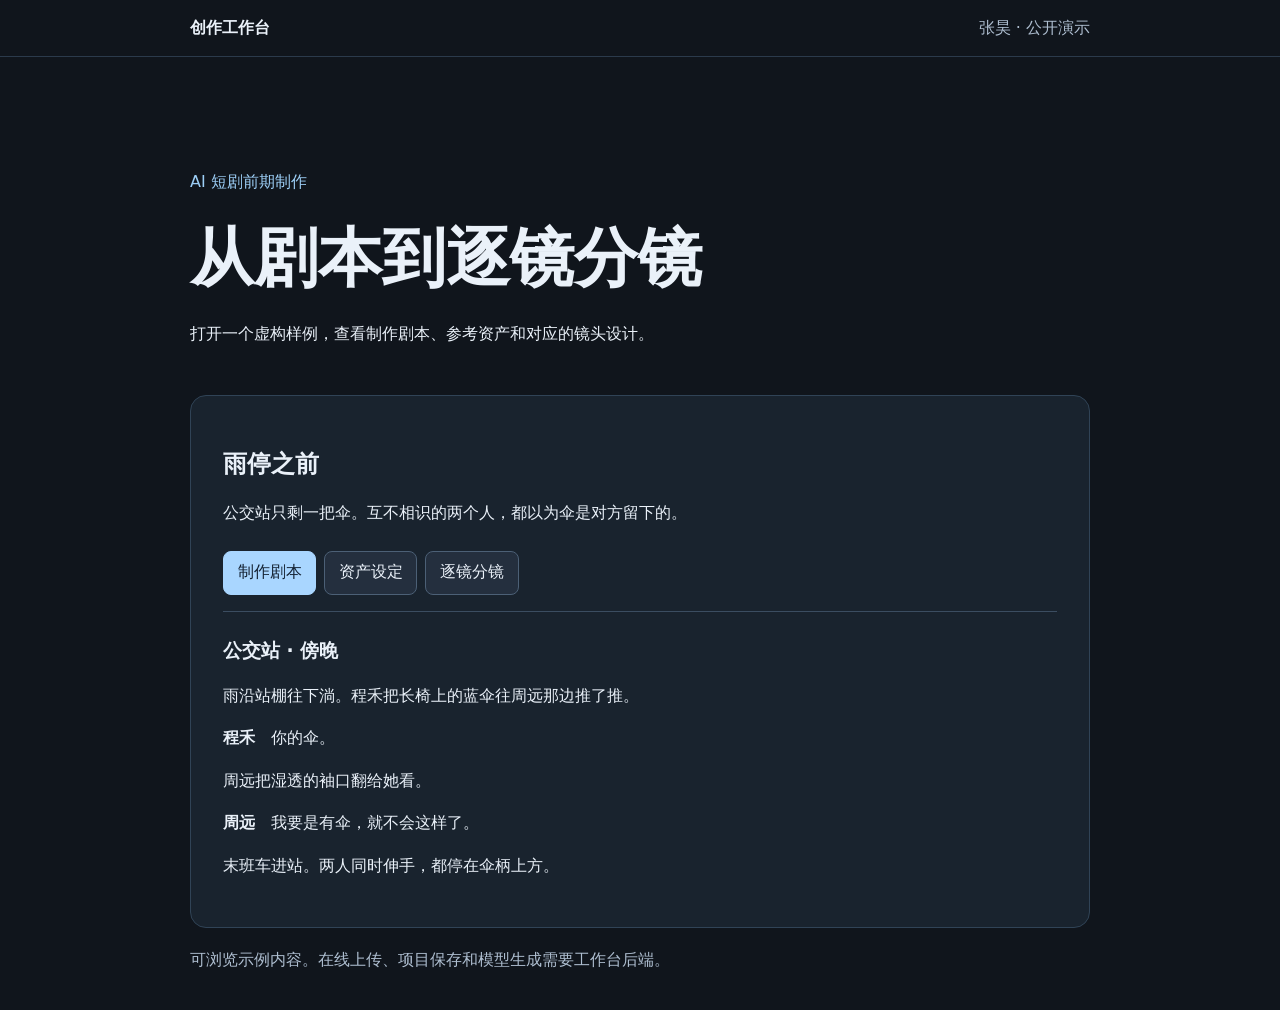
==== index.html @ 04c0d3d1 "Add workbench demo index.html" ====
<!doctype html>
<html lang="zh-CN">
<head>
<meta charset="utf-8">
<meta name="viewport" content="width=device-width,initial-scale=1">
<title>创作工作台 · 公开演示</title>
<link rel="stylesheet" href="style.css">
<script src="app.js" defer></script>
</head>
<body>
<header><a href="./">创作工作台</a><span>张昊 · 公开演示</span></header>
<main>
<section class="hero">
<p class="label">AI 短剧前期制作</p>
<h1>从剧本到逐镜分镜</h1>
<p>打开一个虚构样例，查看制作剧本、参考资产和对应的镜头设计。</p>
</section>
<section class="project" aria-labelledby="project">
<h2 id="project">雨停之前</h2>
<p>公交站只剩一把伞。互不相识的两个人，都以为伞是对方留下的。</p>
<nav aria-label="示例内容">
<button type="button" data-panel="script" aria-pressed="true">制作剧本</button>
<button type="button" data-panel="assets" aria-pressed="false">资产设定</button>
<button type="button" data-panel="shots" aria-pressed="false">逐镜分镜</button>
</nav>
<section id="script" class="panel"><h3>公交站 · 傍晚</h3>
<p>雨沿站棚往下淌。程禾把长椅上的蓝伞往周远那边推了推。</p>
<p><b>程禾</b>　你的伞。</p>
<p>周远把湿透的袖口翻给她看。</p>
<p><b>周远</b>　我要是有伞，就不会这样了。</p>
<p>末班车进站。两人同时伸手，都停在伞柄上方。</p></section>
<section id="assets" class="panel" hidden><h3>参考资产</h3>
<dl><dt>程禾</dt><dd>灰色风衣、短发，站在长椅左边。</dd>
<dt>周远</dt><dd>墨绿夹克，右袖湿透，站在长椅右边。</dd>
<dt>蓝伞</dt><dd>深蓝布面、木弯柄，镜头之间保持同一把伞。</dd>
<dt>公交站</dt><dd>金属长椅、玻璃雨棚，车灯从画面右侧照进来。</dd></dl></section>
<section id="shots" class="panel" hidden><h3>镜头设计</h3>
<ol><li><b>全景</b><p>两人分立长椅两侧，蓝伞在中间。程禾把伞往右推。</p></li>
<li><b>近景</b><p>周远把湿袖口翻过来，袖口滴水。</p></li>
<li><b>特写</b><p>车灯扫过伞柄。两只手从画面两侧伸进来，同时停住。</p></li></ol></section>
</section>
<footer>可浏览示例内容。在线上传、项目保存和模型生成需要工作台后端。</footer>
</main>
</body>
</html>
---- style.css ----
:root{color-scheme:dark;font-family:system-ui,"Microsoft YaHei",sans-serif;background:#10151c;color:#eaf1f9}
*{box-sizing:border-box}
body{margin:0}
header{display:flex;justify-content:space-between;gap:1rem;padding:1.1rem max(1rem,calc((100% - 900px)/2));border-bottom:1px solid #2b3a4b}
header a{font-weight:700;color:inherit;text-decoration:none;white-space:nowrap}
header span,footer{color:#aebed0}
main{max-width:932px;margin:auto;padding:1rem}
.hero{padding:clamp(2rem,7vw,5rem) 0 2rem}
h1{font-size:clamp(2rem,6vw,4rem);margin:.3em 0}
p,dd,li{line-height:1.65}
.label{color:#9ccef6}
.project{background:#19232e;border:1px solid #304356;border-radius:1rem;padding:clamp(1rem,4vw,2rem)}
nav{display:flex;flex-wrap:wrap;gap:.5rem;margin:1.5rem 0 1rem}
button{background:#242f3e;color:inherit;border:1px solid #4c6076;border-radius:.5rem;padding:.65rem .85rem;min-height:44px;font:inherit;cursor:pointer}
button[aria-pressed="true"]{background:#a9d6ff;color:#142233;border-color:#a9d6ff}
button:focus-visible,a:focus-visible{outline:2px solid #c0e7ff;outline-offset:4px}
.panel{border-top:1px solid #3b4d61;padding-top:.5rem}
dt{font-weight:700}
dd{margin:0 0 1rem}
footer{padding:1.4rem 0}
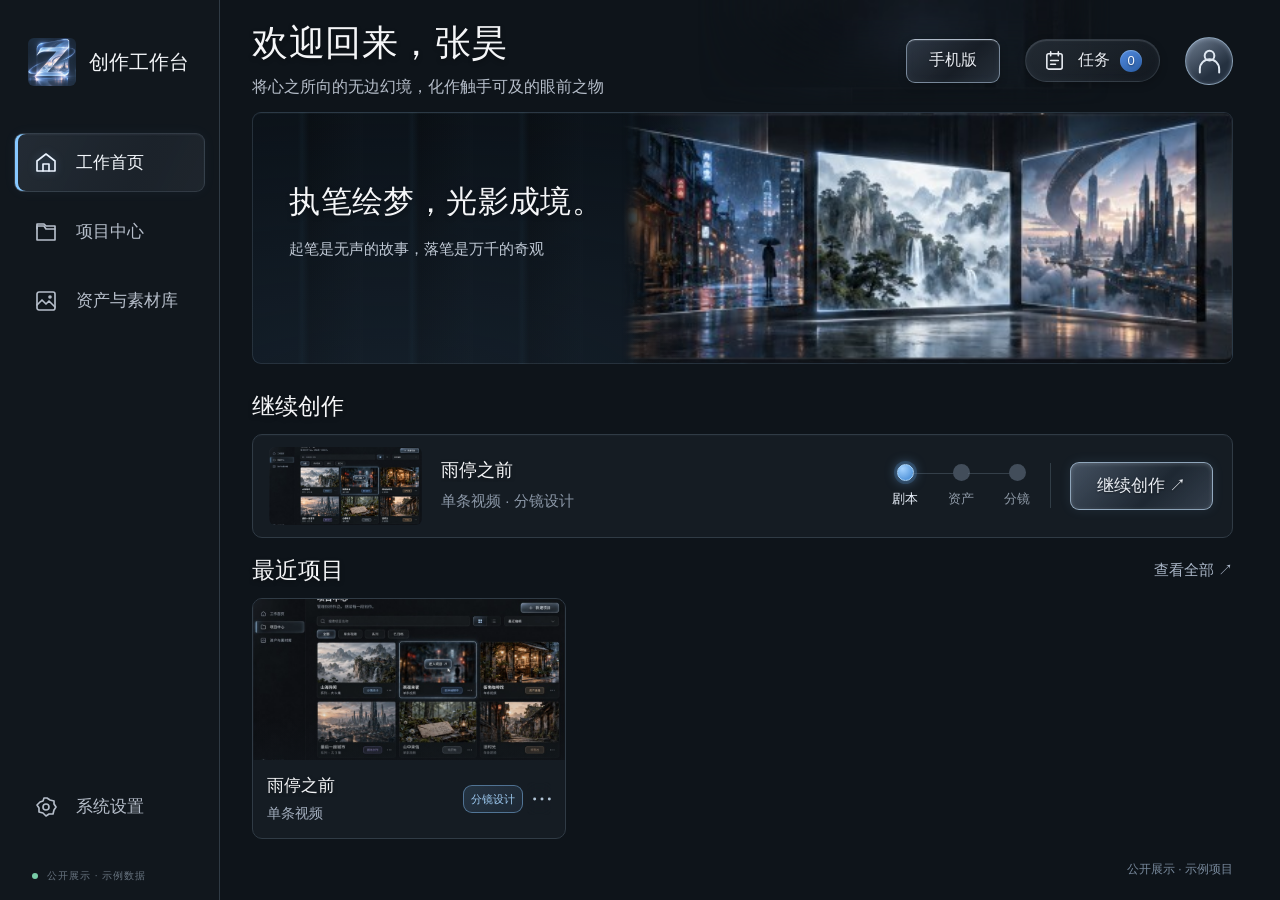
==== commit f58ed34e: "Sync workbench UI: index.html" ====
--- a/index.html
+++ b/index.html
@@ -1,45 +1 @@
-<!doctype html>
-<html lang="zh-CN">
-<head>
-<meta charset="utf-8">
-<meta name="viewport" content="width=device-width,initial-scale=1">
-<title>创作工作台 · 公开演示</title>
-<link rel="stylesheet" href="style.css">
-<script src="app.js" defer></script>
-</head>
-<body>
-<header><a href="./">创作工作台</a><span>张昊 · 公开演示</span></header>
-<main>
-<section class="hero">
-<p class="label">AI 短剧前期制作</p>
-<h1>从剧本到逐镜分镜</h1>
-<p>打开一个虚构样例，查看制作剧本、参考资产和对应的镜头设计。</p>
-</section>
-<section class="project" aria-labelledby="project">
-<h2 id="project">雨停之前</h2>
-<p>公交站只剩一把伞。互不相识的两个人，都以为伞是对方留下的。</p>
-<nav aria-label="示例内容">
-<button type="button" data-panel="script" aria-pressed="true">制作剧本</button>
-<button type="button" data-panel="assets" aria-pressed="false">资产设定</button>
-<button type="button" data-panel="shots" aria-pressed="false">逐镜分镜</button>
-</nav>
-<section id="script" class="panel"><h3>公交站 · 傍晚</h3>
-<p>雨沿站棚往下淌。程禾把长椅上的蓝伞往周远那边推了推。</p>
-<p><b>程禾</b>　你的伞。</p>
-<p>周远把湿透的袖口翻给她看。</p>
-<p><b>周远</b>　我要是有伞，就不会这样了。</p>
-<p>末班车进站。两人同时伸手，都停在伞柄上方。</p></section>
-<section id="assets" class="panel" hidden><h3>参考资产</h3>
-<dl><dt>程禾</dt><dd>灰色风衣、短发，站在长椅左边。</dd>
-<dt>周远</dt><dd>墨绿夹克，右袖湿透，站在长椅右边。</dd>
-<dt>蓝伞</dt><dd>深蓝布面、木弯柄，镜头之间保持同一把伞。</dd>
-<dt>公交站</dt><dd>金属长椅、玻璃雨棚，车灯从画面右侧照进来。</dd></dl></section>
-<section id="shots" class="panel" hidden><h3>镜头设计</h3>
-<ol><li><b>全景</b><p>两人分立长椅两侧，蓝伞在中间。程禾把伞往右推。</p></li>
-<li><b>近景</b><p>周远把湿袖口翻过来，袖口滴水。</p></li>
-<li><b>特写</b><p>车灯扫过伞柄。两只手从画面两侧伸进来，同时停住。</p></li></ol></section>
-</section>
-<footer>可浏览示例内容。在线上传、项目保存和模型生成需要工作台后端。</footer>
-</main>
-</body>
-</html>
+<!doctype html><html lang="zh-CN"><head><meta charset="utf-8"><meta name="viewport" content="width=device-width,initial-scale=1"><meta name="color-scheme" content="dark"><title>创作工作台 · 公开展示</title><link rel="stylesheet" href="./style.css"><link rel="stylesheet" href="./theme.css"><link rel="stylesheet" href="./project-polish.css"><link rel="stylesheet" href="./asset-ui.css"><script>if(matchMedia("(max-width: 700px)").matches && !new URLSearchParams(location.search).has("desktop")) location.replace("./mobile.html"+location.hash)</script></head><body class="public-demo"><div id="app"><div class="boot"><div class="loading-card"><span class="loading-ring" aria-hidden="true"></span><h2>正在加载，请稍候。</h2><span class="skeleton"></span><span class="skeleton"></span><span class="skeleton"></span></div></div></div><div id="toast" role="status"></div><div id="dialog-root"></div><script type="module" src="./app.js"></script></body></html>
--- a/style.css
+++ b/style.css
@@ -1,20 +1,5 @@
-:root{color-scheme:dark;font-family:system-ui,"Microsoft YaHei",sans-serif;background:#10151c;color:#eaf1f9}
-*{box-sizing:border-box}
-body{margin:0}
-header{display:flex;justify-content:space-between;gap:1rem;padding:1.1rem max(1rem,calc((100% - 900px)/2));border-bottom:1px solid #2b3a4b}
-header a{font-weight:700;color:inherit;text-decoration:none;white-space:nowrap}
-header span,footer{color:#aebed0}
-main{max-width:932px;margin:auto;padding:1rem}
-.hero{padding:clamp(2rem,7vw,5rem) 0 2rem}
-h1{font-size:clamp(2rem,6vw,4rem);margin:.3em 0}
-p,dd,li{line-height:1.65}
-.label{color:#9ccef6}
-.project{background:#19232e;border:1px solid #304356;border-radius:1rem;padding:clamp(1rem,4vw,2rem)}
-nav{display:flex;flex-wrap:wrap;gap:.5rem;margin:1.5rem 0 1rem}
-button{background:#242f3e;color:inherit;border:1px solid #4c6076;border-radius:.5rem;padding:.65rem .85rem;min-height:44px;font:inherit;cursor:pointer}
-button[aria-pressed="true"]{background:#a9d6ff;color:#142233;border-color:#a9d6ff}
-button:focus-visible,a:focus-visible{outline:2px solid #c0e7ff;outline-offset:4px}
-.panel{border-top:1px solid #3b4d61;padding-top:.5rem}
-dt{font-weight:700}
-dd{margin:0 0 1rem}
-footer{padding:1.4rem 0}
+:root{font-family:"Microsoft YaHei UI","Microsoft YaHei","Segoe UI",sans-serif;color:#e9eef4;background:#0a0f15;font-size:14px;--muted:#8794a4;--line:#25323f;--cyan:#79dcec;--surface:#111b25;--green:#77c9a7;--amber:#e2bb7d}*{box-sizing:border-box}body{margin:0}button,input,textarea,select{font:inherit}button,a,input,textarea,select{-webkit-tap-highlight-color:transparent}button,a{touch-action:manipulation}button{cursor:pointer}button:disabled{cursor:not-allowed;opacity:.4}a{color:inherit;text-decoration:none}button{border:1px solid #344655;background:linear-gradient(145deg,#213140,#15212c);color:#e8eef4;padding:11px 17px;border-radius:7px;transition:background .16s,border-color .16s,transform .16s}button:hover:not(:disabled){border-color:#7a9cae;background:#263c4d}button:active:not(:disabled){transform:translateY(1px)}button.primary{color:#071b25;background:#88d9e5;border-color:#b2f5ff;font-weight:700;box-shadow:0 2px 16px #62cbda13}button.primary:hover:not(:disabled){background:#b2f0f5}button.ghost{background:transparent;border-color:transparent;color:#a9b7c5}button.small{padding:7px 11px;font-size:12px}button.text{background:transparent;border:0;color:var(--cyan);padding:3px 0}button.danger{color:#f1b6ad}button:focus-visible,a:focus-visible{outline:2px solid var(--cyan);outline-offset:4px}input,textarea,select{color:#e4edf4;background:#0c151e;border:1px solid #304252;border-radius:6px;padding:11px 13px;outline:none;width:100%;transition:border-color .16s}input:focus,textarea:focus,select:focus{border-color:var(--cyan)}textarea{resize:vertical;line-height:1.85;min-height:112px}input::placeholder,textarea::placeholder{color:#617182}h1,h2,h3,h4,p{margin-top:0}h1{font-size:36px;letter-spacing:1px;font-weight:650}h2{font-size:23px;font-weight:600}h3{font-size:17px;font-weight:600}p{line-height:1.8;color:#a8b5c3}.muted{color:var(--muted)}.cyan{color:var(--cyan)}.eyebrow{font-size:11px;letter-spacing:2.5px;color:#7e939f;text-transform:uppercase}.layout{min-height:100vh;display:grid;grid-template-columns:220px minmax(0,1fr)}.sidebar{position:fixed;width:220px;inset:0 auto 0 0;background:linear-gradient(180deg,#0d1923,#0b131b);border-right:1px solid #26323e;display:flex;flex-direction:column;padding:30px 17px;z-index:10}.brand{display:flex;gap:12px;align-items:center;margin:0 8px 45px;font-size:20px;white-space:nowrap}.brand-mark{font-size:31px;color:#9ab5ce;line-height:1}.nav{display:flex;flex-direction:column;gap:9px}.nav a{display:flex;align-items:center;gap:16px;border:1px solid transparent;padding:14px 17px;border-radius:6px;color:#9daebc}.nav a.active{color:#ddf7ff;border-color:#40677c;background:linear-gradient(90deg,#153b50aa,#1c2f3d);box-shadow:inset 3px 0 0 #90e4f2}.icon{display:inline-flex;width:19px;height:19px;align-items:center;justify-content:center;flex-shrink:0}.icon svg{width:100%;height:100%;fill:none;stroke:currentColor;stroke-width:1.6;stroke-linecap:round;stroke-linejoin:round}.sidebar-bottom{margin-top:auto}.local-label{font-size:11px;letter-spacing:1px;color:#677d8e;margin:22px 15px 0;display:flex;gap:9px;align-items:center}.dot{display:inline-block;width:6px;height:6px;border-radius:50%;background:#78cca7}.main{grid-column:2;min-width:0}.topbar{height:70px;padding:0 38px;display:flex;align-items:center;justify-content:space-between;border-bottom:1px solid #202d38;background:#0e1720b8}.breadcrumbs{color:#91a1af;font-size:13px;display:flex;align-items:center;gap:14px}.breadcrumbs b{font-weight:400;color:#d7e2eb}.topright{display:flex;gap:18px;align-items:center}.topright button{padding:8px 13px;font-size:12px}.avatar{width:31px;height:31px;background:#243745;border:1px solid #40596a;border-radius:50%;display:grid;place-items:center;font-size:11px;color:#c4d5e2}.content{max-width:1500px;margin:auto;padding:38px 40px 70px}.welcome{display:flex;align-items:end;justify-content:space-between;margin:7px 0 32px}.welcome h1{margin-bottom:12px}.welcome p{margin:0}.date{color:#6b8292;font-size:12px;padding-bottom:5px}.start-card{position:relative;overflow:hidden;min-height:235px;border:1px solid #314859;border-radius:10px;background:radial-gradient(ellipse at 88% 20%,#234d5e 0,transparent 55%),linear-gradient(110deg,#15232f,#101c26);padding:34px 38px;margin-bottom:34px;display:flex;align-items:center;justify-content:space-between;gap:25px}.start-card h2{font-size:29px;letter-spacing:1px;margin-bottom:11px}.start-card p{max-width:510px;margin-bottom:24px}.start-card .eyebrow{margin-bottom:14px;color:#7db9c9}.start-art{width:250px;height:155px;position:relative;transform:rotate(-8deg);flex-shrink:0}.art-frame{position:absolute;border:1px solid #7597a269;background:linear-gradient(145deg,#52708545,#0e202c);width:180px;height:115px;left:30px;top:20px;border-radius:7px;box-shadow:0 20px 35px #0005}.art-frame:first-child{transform:translate(20px,-16px) rotate(12deg)}.art-frame:last-child{background:linear-gradient(130deg,#1c3e4f,#102532);display:flex;align-items:center;justify-content:center}.art-frame .icon{width:35px;height:35px;color:#87c9d4}.art-frame:after{content:"";position:absolute;bottom:11px;left:14px;right:14px;height:1px;background:#486879}.section-head{display:flex;align-items:center;justify-content:space-between;margin:27px 0 18px}.section-head h2{font-size:19px;margin:0}.section-head span{font-size:12px}.grid{display:grid;grid-template-columns:repeat(3,minmax(0,1fr));gap:20px}.project-card{border:1px solid #2b3c49;border-radius:9px;overflow:hidden;background:#121d27;transition:transform .18s,border-color .18s}.project-card:hover{transform:translateY(-3px);border-color:#6f9cac}.cover{position:relative;aspect-ratio:1.85;background:radial-gradient(ellipse at 65% 30%,#2e5162,transparent 70%),linear-gradient(145deg,#1b2d3a,#111b26);overflow:hidden}.cover img{width:100%;height:100%;object-fit:cover;filter:brightness(.65);transition:filter .2s}.cover:after{content:"";position:absolute;inset:0;background:linear-gradient(transparent 35%,#101d29cf)}.cover-mark{position:absolute;left:22px;bottom:17px;z-index:1;color:#b6cfdb;font-size:34px;font-weight:200}.cover .badge{position:absolute;right:12px;top:12px;z-index:2}.project-info{padding:20px}.project-info h3{font-size:17px;margin-bottom:9px}.project-info p{font-size:12px;margin-bottom:19px;white-space:nowrap;overflow:hidden;text-overflow:ellipsis}.project-meta{display:flex;justify-content:space-between;align-items:center;font-size:11px;color:#8396a5}.badge{display:inline-flex;align-items:center;gap:6px;line-height:1.3;padding:5px 9px;border:1px solid #345161;border-radius:4px;background:#17344390;color:#a9d7e4;font-size:11px;white-space:nowrap}.badge.green{color:#96dcc0;background:#153c3266;border-color:#2a6250}.badge.amber{color:#e4c58e;background:#3d302277;border-color:#685334}.badge.gray{color:#9fafbc;background:#1b2630;border-color:#33414c}.empty{border:1px dashed #334653;border-radius:9px;text-align:center;padding:43px 24px;color:#8c9eae;background:#111b2459}.empty .icon{width:33px;height:33px;margin-bottom:15px;color:#638a9f}.empty h3{color:#cad8e3}.empty p{font-size:13px;max-width:510px;margin:0 auto 20px}.notice{border:1px solid #344b5d;border-left:3px solid #6ba8bd;background:#14263277;border-radius:6px;padding:12px 15px;line-height:1.8;font-size:12px;color:#a8c3d1;margin:16px 0}.notice.amber{border-color:#5d4a32;border-left-color:#c8a461;background:#30271d65;color:#d9c49e}.hero{position:relative;overflow:hidden;min-height:198px;background:radial-gradient(ellipse at 80% 10%,#284e60,transparent 70%),#122330;border:1px solid #2c4453;border-radius:9px;padding:34px 31px;display:flex;align-items:center;justify-content:space-between;gap:20px}.hero-bg{position:absolute;inset:0;width:100%;height:100%;object-fit:cover;opacity:.25;filter:saturate(.5)}.hero:after{content:"";position:absolute;inset:0;background:linear-gradient(90deg,#0b1923e8 5%,#10243295 65%,#10243240)}.hero>*:not(.hero-bg){z-index:1;position:relative}.hero h1{font-size:35px;line-height:1.35;margin-bottom:9px}.hero p{max-width:650px;margin:0}.hero .eyebrow{margin-bottom:13px}.hero-actions{align-self:flex-start}.work-nav{display:flex;justify-content:space-between;align-items:center;background:#121e29;border:1px solid #2a3d4d;border-radius:7px;margin:13px 0 22px;padding:0 18px;gap:12px}.tabs{display:flex;gap:27px;align-items:center}.tabs button{background:transparent;border:0;border-bottom:2px solid transparent;border-radius:0;padding:19px 4px;color:#9facb9;white-space:nowrap}.tabs button.active{border-bottom-color:#8cdeeb;color:#9ae9f3}.tabs button .icon{vertical-align:middle;margin-right:8px}.episode-select{width:185px;background:#152632;font-size:13px;padding:8px}.panel{border:1px solid #283b49;background:linear-gradient(145deg,#111e28,#0e1922);border-radius:8px;padding:25px;margin-bottom:18px}.panel-top{display:flex;justify-content:space-between;align-items:flex-start;gap:20px;margin-bottom:23px}.panel-top h2{margin-bottom:7px}.panel-top p{font-size:13px;margin:0}.steps{display:flex;align-items:center;gap:7px;color:#7c91a1;font-size:11px;white-space:nowrap}.step{display:flex;align-items:center;gap:6px}.step b{width:22px;height:22px;display:grid;place-items:center;border:1px solid #41596a;border-radius:50%;font-size:10px}.step.active{color:#a2e2ed}.step.active b{background:#8bddea;border-color:#8bddea;color:#0e2431}.step-line{height:1px;width:23px;background:#3c5060}.two-col{display:grid;grid-template-columns:minmax(0,.85fr) minmax(0,1.15fr);gap:21px}.video-wrap{position:relative;background:#080f16;border:1px solid #2a3d4b;border-radius:7px;overflow:hidden;aspect-ratio:16/10;display:flex;align-items:center;justify-content:center}.video-wrap video{width:100%;height:100%;max-height:360px;object-fit:contain}.video-placeholder{text-align:center;padding:25px}.video-placeholder .icon{width:43px;height:43px;color:#718f9e}.video-placeholder p{font-size:12px;margin-top:16px}.file-info{display:flex;justify-content:space-between;align-items:center;gap:10px;margin:12px 0 16px;color:#8fa2b2;font-size:12px;word-break:break-all}.toolbar{display:flex;gap:10px;flex-wrap:wrap;align-items:center}.divider{height:1px;background:#263947;margin:22px 0}.dimension-tabs{display:flex;gap:6px;flex-wrap:wrap;margin:18px 0}.dimension-tabs button{font-size:12px;padding:8px 11px;background:#132532;color:#9cb2c0;border-color:#2c4251}.dimension-tabs button.active{color:#9be3ec;border-color:#6396aa;background:#1b3a49}.field{margin-bottom:16px}.field label{font-size:12px;color:#b4c5d1;display:block;margin-bottom:8px}.field .help{font-size:11px;line-height:1.7;color:#8096a5;margin-top:7px}.field textarea.compact{min-height:73px;font-size:13px}.field input{font-size:13px}.evidence{display:flex;gap:6px;flex-wrap:wrap;margin-top:7px}.evidence button{font-size:10px;padding:3px 7px;color:#8dbacf;background:#152b38;border:1px solid #304a5a}.insight{padding:15px 17px;border:1px solid #304958;border-radius:6px;background:#152a363d;font-size:13px;line-height:1.9;margin-top:16px}.insight strong{color:#bfdeea;font-size:12px;display:block;margin-bottom:5px}.insight p{margin:0;color:#99b1c1}.sticky-actions{display:flex;justify-content:space-between;align-items:center;border-top:1px solid #293d4a;padding-top:20px;margin-top:22px;gap:12px}.save{font-size:11px;color:#92b5a9}.save.error{color:#edb0a2}.category-row{display:flex;gap:12px;margin:20px 0}.category{flex:1;border:1px solid #344a58;border-radius:7px;padding:17px;background:#13232e;cursor:pointer}.category.selected{border-color:#83c5d5;background:#1a3746;box-shadow:inset 0 0 0 1px #83c5d520}.category h3{font-size:14px;margin-bottom:8px}.category p{font-size:11px;margin:0}.candidate-grid{display:grid;grid-template-columns:repeat(3,minmax(0,1fr));gap:16px}.candidate{background:#101e29;border:1px solid #344a59;border-radius:8px;overflow:hidden;display:flex;flex-direction:column}.candidate-head{padding:23px 21px;background:linear-gradient(140deg,#203846,#142530);border-bottom:1px solid #334a58;min-height:165px}.candidate-index{color:#82c9d8;font-size:11px;letter-spacing:2px;margin-bottom:14px}.candidate h3{line-height:1.6;margin-bottom:10px}.candidate-head p{font-size:12px;margin:0}.candidate-body{padding:19px 21px;flex:1}.beat{margin:0 0 18px;padding-bottom:15px;border-bottom:1px solid #253b48}.beat:last-child{border:0}.beat-action{font-size:11px;line-height:1.9;color:#8ba2b1;margin-bottom:8px}.dialogue{font-size:12px;color:#cfdae2;line-height:1.95;white-space:pre-line}.candidate-footer{padding:0 20px 20px}.candidate-footer button{width:100%}.quality{font-size:12px;color:#b9aa8d;line-height:1.8;background:#29251c55;border:1px solid #4b4230;padding:15px;border-radius:6px;margin-top:18px}.quality summary{cursor:pointer;color:#d0bc95}.quality ul{padding-left:19px;margin-bottom:0}.editor{min-height:400px;line-height:2;font-size:14px}.settings-grid{display:grid;grid-template-columns:1fr 1fr;gap:22px}.settings-grid .panel{margin:0}.setting-row{display:flex;justify-content:space-between;align-items:center;margin:22px 0;gap:15px}.setting-row p{margin:4px 0 0;font-size:12px}.metric{font-size:34px;color:#c0e6ed;font-weight:300;margin:23px 0 8px}.metric small{font-size:12px;color:#899fac;margin-left:8px}.task-row{border:1px solid #314450;border-radius:7px;background:#12212d;padding:17px;margin:13px 0;display:flex;gap:15px;justify-content:space-between;align-items:center}.task-row h3{font-size:14px;margin:0 0 6px}.task-row p{font-size:12px;margin:0}.spinner{width:14px;height:14px;border:2px solid #315461;border-top-color:#86dce8;border-radius:50%;display:inline-block;animation:spin .8s linear infinite;vertical-align:middle;margin-right:7px}@keyframes spin{to{transform:rotate(360deg)}}#toast{position:fixed;bottom:28px;left:calc(50% + 80px);transform:translateX(-50%);padding:13px 23px;max-width:80vw;background:#213543;border:1px solid #597787;border-radius:7px;z-index:100;box-shadow:0 8px 30px #0006;display:none;font-size:13px}#toast.visible{display:block}.overlay{position:fixed;inset:0;background:#020a12b8;backdrop-filter:blur(5px);display:flex;align-items:center;justify-content:center;z-index:40;padding:25px}.modal{border:1px solid #40586b;border-radius:11px;background:#111f2a;padding:29px;width:520px;max-width:100%;max-height:90vh;overflow:auto;box-shadow:0 30px 90px #0007}.modal.wide{width:900px}.modal h2{font-size:23px;margin-bottom:10px}.modal p{font-size:13px}.modal .field{margin-top:21px}.modal-actions{display:flex;justify-content:end;gap:12px;margin-top:25px}.modal pre{white-space:pre-wrap;word-break:break-word;font-size:12px;color:#acbecb;background:#0b1720;padding:18px;border-radius:5px;max-height:50vh;overflow:auto;line-height:1.7}.history-row{display:flex;align-items:center;justify-content:space-between;padding:13px 0;border-bottom:1px solid #2d3e49;font-size:12px}.boot{padding:60px;color:#b2cfdf}.busy{opacity:.6;pointer-events:none}.inline-file{display:none}.check{width:auto}.status-line{font-size:12px;color:#7d99aa;margin-top:18px}.mobile-brand{display:none}.issue-list{font-size:12px;color:#dac2a1;line-height:1.9;overflow-wrap:anywhere}.search{max-width:270px;font-size:12px}.notes-box{min-height:90px}.data-note{font-size:11px;color:#728b9d;margin-top:25px;text-align:right}
+@media(min-width:1700px){.content{padding-top:45px}.start-card{min-height:270px}.hero{min-height:220px}}
+@media(max-width:1180px){.layout{grid-template-columns:185px minmax(0,1fr)}.sidebar{width:185px;padding:25px 10px}.brand{font-size:17px;gap:9px}.brand-mark{font-size:26px}.nav a{gap:12px;padding:13px}.content{padding:28px 25px 55px}.topbar{padding:0 25px}.tabs{gap:14px}.episode-select{width:150px}.steps{display:none}.grid{grid-template-columns:repeat(2,minmax(0,1fr))}.candidate-grid{grid-template-columns:1fr}.candidate{display:grid;grid-template-columns:250px 1fr}.candidate-head{grid-row:span 2;border-right:1px solid #334a58;border-bottom:0}.candidate-body{max-height:450px;overflow:auto}.candidate-footer{grid-column:2;padding-top:12px}.two-col{grid-template-columns:1fr 1.12fr}.hero h1{font-size:29px}.hero-actions{display:none}}
+@media(max-width:760px){.layout{display:block}.sidebar{position:fixed;inset:auto 0 0;width:100%;height:68px;padding:0;background:#101f2bf2;border-right:0;border-top:1px solid #3b5362;flex-direction:row;align-items:center;justify-content:center;backdrop-filter:blur(10px)}.brand,.sidebar-bottom,.local-label{display:none}.nav{flex-direction:row;width:100%;justify-content:space-around;gap:0}.nav a{flex-direction:column;gap:4px;font-size:10px;padding:7px 14px;border:0}.nav a.active{background:transparent;box-shadow:none;color:#9ee4ef}.nav a .icon{width:20px;height:20px}.main{width:100%}.topbar{height:59px;padding:0 18px}.breadcrumbs{font-size:11px;gap:9px}.topright{gap:10px}.topright button{padding:6px 9px}.avatar{display:none}.content{padding:26px 17px 100px}.welcome{align-items:start}.welcome h1{font-size:27px}.welcome p{font-size:12px}.date{display:none}.start-card{padding:25px;min-height:240px}.start-card h2{font-size:24px}.start-card p{font-size:12px}.start-art{display:none}.grid{grid-template-columns:1fr}.hero{padding:24px 20px;min-height:175px}.hero h1{font-size:26px}.hero p{font-size:12px}.work-nav{padding:0 10px;overflow-x:auto}.tabs{gap:16px}.tabs button{padding:16px 0;font-size:12px}.tabs button .icon{display:none}.episode-select{width:115px;min-width:115px;font-size:11px}.panel{padding:19px 16px}.panel-top h2{font-size:21px}.two-col,.settings-grid{grid-template-columns:1fr}.two-col{gap:24px}.video-wrap{aspect-ratio:16/9}.category-row{flex-direction:column;gap:9px}.category{padding:13px 16px}.category h3{margin-bottom:4px}.candidate{display:flex}.candidate-head{border-right:0;border-bottom:1px solid #334a58;min-height:140px}.candidate-body{max-height:none}.candidate-footer{padding-top:0}.sticky-actions{flex-wrap:wrap}.sticky-actions .toolbar{width:100%;justify-content:end}.hero .badge{font-size:10px}.modal{padding:24px 20px}.modal-actions{flex-wrap:wrap}#toast{left:50%;bottom:87px;max-width:91vw;width:max-content}.toolbar button{padding:10px 12px;font-size:12px}.welcome button{padding:10px;font-size:11px}.data-note{text-align:left}.section-head{gap:10px}.search{max-width:190px}.editor{min-height:360px}}
+@media(prefers-reduced-motion:reduce){*{transition:none!important;animation:none!important}}
--- a/theme.css
+++ b/theme.css
@@ -0,0 +1,408 @@
+/* 统一视觉依据：PC交付包当前确认版01/02/07/19/23/36。
+   style.css保留基础布局；此文件统一材质、字号、交互和响应式细节。 */
+:root {
+  --canvas: #090d11;
+  --ink: #f2f4f7;
+  --muted: #a2aab6;
+  --line: rgba(145, 166, 190, .23);
+  --cyan: #a9d8ff;
+  --surface: rgba(23, 29, 36, .78);
+  --glass: linear-gradient(135deg, rgba(54, 64, 78, .78), rgba(25, 31, 39, .9) 58%, rgba(47, 57, 69, .77));
+  --card: linear-gradient(135deg, rgba(30, 36, 44, .8), rgba(14, 20, 26, .92));
+  --silver: #a8b8cb;
+  --blue-glow: rgba(94, 166, 239, .27);
+  font-family: "Microsoft YaHei UI", "Microsoft YaHei", "PingFang SC", sans-serif;
+  font-size: 16px;
+  color: var(--ink);
+  background: var(--canvas);
+  font-synthesis: none;
+  text-rendering: optimizeLegibility;
+  -webkit-font-smoothing: antialiased;
+}
+body {
+  background: radial-gradient(ellipse at 73% 0%, rgba(71, 89, 112, .14), transparent 47%),
+    repeating-linear-gradient(118deg, transparent 0 165px, rgba(168, 189, 208, .012) 167px, transparent 230px), #090d11;
+}
+button, .button-link {
+  position: relative;
+  min-height: 44px;
+  padding: 10px 22px;
+  color: #e9edf3;
+  background: var(--glass);
+  border: 1px solid rgba(168, 188, 210, .64);
+  border-top-color: rgba(216, 229, 244, .78);
+  border-radius: 9px;
+  box-shadow: inset 0 1px 1px rgba(241, 247, 255, .13), inset 0 -1px 9px rgba(174, 199, 225, .045), 0 3px 8px #0003;
+  backdrop-filter: blur(16px);
+  -webkit-backdrop-filter: blur(16px);
+  font-size: 16px;
+  font-weight: 500;
+  text-shadow: 0 1px 2px #0007;
+  transition: border-color 180ms, box-shadow 180ms, background 180ms, transform 180ms;
+}
+button:hover:not(:disabled), .button-link:hover {
+  color: #fff;
+  background: linear-gradient(135deg, rgba(73, 86, 103, .88), rgba(32, 41, 52, .91) 60%, rgba(54, 66, 81, .88));
+  border-color: #c2d8f2;
+  box-shadow: inset 0 1px 3px #e5f2ff2b, 0 0 15px #83b9f32b;
+}
+button.primary {
+  color: #f8fbff;
+  background: linear-gradient(135deg, rgba(72, 94, 118, .9), rgba(28, 43, 57, .94) 57%, rgba(53, 74, 94, .88));
+  border-color: #a8d0f7;
+  border-top-color: #e1efff;
+  box-shadow: inset 0 1px 4px #e2f1ff40, inset 0 -2px 11px #8dcaff20, 0 0 18px #6faaf52e;
+  font-weight: 600;
+}
+button.primary:hover:not(:disabled) {
+  color: #fff;
+  background: linear-gradient(135deg, #586d84e8, #253b4ef5 58%, #47637ee8);
+  border-color: #e0f1ff;
+  box-shadow: inset 0 1px 4px #f1f8ff55, inset 0 -2px 14px #9edaff35, 0 0 22px #7abafa4d;
+}
+button:active:not(:disabled) { transform: translateY(1px); box-shadow: inset 0 2px 7px #0006, 0 0 9px #92c4ff26; }
+button:disabled { opacity: .38; box-shadow: none; text-shadow: none; }
+button.ghost, button.text { min-height: auto; background: transparent; box-shadow: none; border-color: transparent; backdrop-filter: none; color: #bac6d5; }
+button.text { color: #acd2f5; }
+button.small { min-height: 36px; padding: 6px 14px; font-size: 14px; }
+button:focus-visible, a:focus-visible { outline: 2px solid #b7dfff; outline-offset: 4px; }
+.icon { width: 23px; height: 23px; vertical-align: middle; }
+button .icon { margin-right: 5px; }
+.icon svg { stroke-width: 1.65; }
+p { color: #afb7c3; line-height: 1.7; }
+h1, h2, h3 { color: #f5f6f8; text-shadow: 0 2px 5px #0005; }
+h1 { font-size: 36px; font-weight: 700; letter-spacing: .5px; }
+h2 { font-size: 27px; font-weight: 650; }
+h3 { font-size: 20px; font-weight: 600; }
+.eyebrow { display: none; }
+.layout { grid-template-columns: 240px minmax(0, 1fr); }
+.sidebar { width: 240px; padding: 35px 16px 24px; background: radial-gradient(ellipse at 20% 50%, #323c4626, transparent 75%), linear-gradient(110deg, #101419, #0c1014); border-color: #98aec414; }
+.brand { margin: 3px 22px 47px; gap: 15px; font-size: 21px; font-weight: 650; }
+.brand-mark { width: 36px; height: 43px; display: inline-flex; color: #cbd9e7; }
+.brand-mark svg { width: 100%; height: 100%; filter: drop-shadow(0 2px 3px #0005); }
+.nav { gap: 10px; }
+.nav a { min-height: 59px; padding: 15px 22px; gap: 18px; color: #b6beca; font-size: 18px; border-radius: 9px; }
+.nav a.active { color: #f2f6fb; border-color: #b9cee421; background: linear-gradient(115deg, #59687943, #30394557 65%, #49535e40); box-shadow: inset 3px 0 0 #87c8ff, inset 0 1px 2px #c9dcf413, 0 0 13px #82c0ff0c; }
+.nav a.active .icon { color: #ebf4ff; filter: drop-shadow(0 0 4px #85bfff45); }
+.nav a:not(.active):hover { color: #e6eff8; background: #aabbd00a; }
+.local-label { margin: 14px 21px 0; font-size: 10px; color: #687480; line-height: 1.6; }
+.topbar { min-height: 68px; height: 68px; padding: 0 43px; border-color: #94aac317; background: linear-gradient(90deg, #11181d50, #11171d18); }
+.breadcrumbs { font-size: 16px; color: #b7c1cf; }
+.breadcrumbs b { color: #e5eaf1; }
+.topright { gap: 25px; }
+.topright button { display: inline-flex; align-items: center; gap: 7px; min-height: 43px; padding: 8px 17px; border-radius: 24px; font-size: 16px; border-color: #adbed12b; background: linear-gradient(145deg, #303943a1, #151b22b8); }
+.task-count { min-width: 22px; height: 22px; display: inline-grid; place-items: center; margin-left: 3px; border-radius: 50%; background: linear-gradient(145deg, #538ce1, #285ba2); font-size: 13px; color: #f4f9ff; box-shadow: inset 0 1px 1px #c7e5ff66; }
+.avatar { width: 48px; height: 48px; border-color: #b7d3eb9c; background: linear-gradient(145deg, #6f7e91, #253140 68%); box-shadow: inset 0 1px 4px #c8dcf455; }
+.avatar .icon { width: 29px; height: 29px; color: #e0e8f1; }
+.content { max-width: 1740px; padding: 30px 43px 65px; }
+.welcome { margin: 0 0 28px; align-items: center; min-height: 69px; }
+.welcome h1 { margin: 0 0 7px; line-height: 1.25; }
+.welcome p { font-size: 19px; color: #b6beca; }
+.page-home .topbar { position: absolute; right: 0; top: 34px; height: 53px; min-height: 0; padding-right: 43px; z-index: 3; border: 0; background: none; }
+.page-home .breadcrumbs { display: none; }
+.page-home .content { padding-top: 35px; }
+.page-home .welcome { margin-bottom: 24px; padding-right: 220px; }
+.page-home .welcome p { font-size: 20px; }
+.page-home .welcome h1 { font-size: 36px; }
+.date { display: none; }
+.start-card { display: flex; align-items: center; padding: 30px 3.7%; aspect-ratio: 1270 / 316; min-height: 258px; margin-bottom: 29px; border-color: #91adc533; border-radius: 9px; background: radial-gradient(ellipse at 14% 110%, #283b4e50, transparent 75%), repeating-linear-gradient(90deg, #0b1219 0 45px, #0e1820 49px, #090e13 56px, #0c131a 110px); box-shadow: inset 0 1px 1px #c7d8ef0c; }
+.start-art { position: absolute; inset: 0; width: auto; height: auto; transform: none; background-image: url('./assets/home-reference.svg'); background-repeat: no-repeat; background-size: 124.882% auto; background-position: 87.975% 19.527%; clip-path: inset(0 0 0 37.7%); mask-image: linear-gradient(90deg, transparent 37.7%, #000 40.5%); pointer-events: none; }
+.start-art::after { content: ''; position: absolute; inset: 0; background: linear-gradient(90deg, #0b1219 35%, transparent 44%); }
+.start-copy { position: relative; z-index: 1; width: 54%; }
+.start-card h2 { font-size: clamp(27px, 2.45vw, 42px); font-weight: 700; margin: 0 0 13px; letter-spacing: .3px; white-space: nowrap; }
+.start-card p { color: #c0c9d5; font-size: clamp(15px, 1.3vw, 21px); margin: 0 0 35px; white-space: nowrap; }
+.start-card button.primary { min-width: 247px; min-height: 58px; font-size: 19px; background: linear-gradient(135deg, #4c596dcb, #1c252edb 60%, #394450d6); }
+.start-card button.primary .icon { width: 25px; height: 25px; margin-right: 8px; }
+.section-head { margin: 25px 0 15px; }
+.section-head h2 { font-size: 25px; font-weight: 650; }
+.section-head span, .section-head a { font-size: 15px; color: #a9b5c6; }
+.section-head .text { font-size: 14px; }
+.resume-card { display: flex; align-items: center; gap: 26px; padding: 12px 28px 12px 16px; min-height: 113px; background: var(--card); border: 1px solid var(--line); border-radius: 10px; box-shadow: inset 0 1px 2px #d4e6ff0a; }
+.resume-cover { flex: 0 0 195px; height: 88px; border-radius: 6px; overflow: hidden; background: #17222d; }
+.resume-cover img { width: 100%; height: 100%; object-fit: cover; }
+.resume-description { flex: 1; min-width: 0; }
+.resume-description h3 { margin: 0 0 6px; font-size: 20px; overflow: hidden; text-overflow: ellipsis; white-space: nowrap; }
+.resume-description p { margin: 0; font-size: 15px; color: #8c98a8; }
+.resume-stages { display: flex; gap: 44px; padding: 0 28px; border-right: 1px solid #8dabc03b; }
+.resume-stage { position: relative; text-align: center; color: #8f9aa7; font-size: 13px; }
+.resume-stage:not(:last-child)::after { content: ''; position: absolute; width: 58px; height: 1px; background: #72839755; left: 20px; top: 10px; }
+.resume-stage i { display: block; width: 17px; height: 17px; border-radius: 50%; background: #424d5a; margin: 1px auto 9px; }
+.resume-stage.active { color: #eef5ff; }
+.resume-stage.active i { background: radial-gradient(circle at 30% 25%, #a5d3ff, #3b83d0); border: 1px solid #a9d7ff; box-shadow: 0 0 0 3px #64aaf431, 0 0 12px #79baff99; }
+.resume-card .button-link { display: inline-flex; min-width: 169px; justify-content: center; gap: 8px; align-items: center; }
+.grid { gap: 19px; }
+.project-card { background: var(--card); border-color: #879db32a; border-radius: 10px; box-shadow: inset 0 1px 1px #c3d5ed0b; transform: translateZ(0); }
+.project-card:hover { border-color: #a8d5ff; transform: translateY(-2px); box-shadow: 0 0 0 1px #a7d7ff19, 0 0 19px #78b8f733; }
+.cover { aspect-ratio: 1.94; background: radial-gradient(ellipse at 55% 30%, #44556a, #171e28 75%); }
+.cover img { filter: brightness(.91) saturate(.85); transition: filter 200ms, transform 200ms; }
+.cover:after { background: linear-gradient(transparent 73%, #11171d66); }
+.cover-mark { display: none; }
+.cover .badge { display: none; }
+.cover-entry { position: absolute; inset: 0; display: grid; place-items: center; z-index: 2; opacity: 0; transition: opacity 180ms; }
+.cover-entry span { padding: 12px 19px; background: var(--glass); border: 1px solid #c3d9ed; border-radius: 9px; box-shadow: inset 0 1px 4px #daedff3b, 0 0 16px #81bdff38; font-size: 17px; backdrop-filter: blur(8px); }
+@media(hover:hover) { .project-card:hover .cover img { filter: brightness(.57) blur(4px); transform: scale(1.035); } .project-card:hover .cover-entry { opacity: 1; } }
+.project-info { padding: 15px 17px 17px; }
+.project-heading { display: flex; align-items: center; justify-content: space-between; gap: 10px; }
+.project-info h3 { font-size: 19px; margin: 0 0 7px; white-space: nowrap; overflow: hidden; text-overflow: ellipsis; }
+.project-info p { display: none; }
+.project-meta { font-size: 14px; color: #a2adbd; line-height: 1.6; }
+.project-meta .updated { font-size: 12px; color: #728091; }
+.badge { font-size: 13px; border-radius: 6px; color: #bdd5ed; background: linear-gradient(135deg, #344457b3, #25303e9c); border-color: #92b2d650; padding: 5px 11px; }
+.project-heading .badge { font-size: 12px; border-radius: 18px; background: #35404e7d; border-color: #8a9db31f; color: #abb8c7; }
+.badge.green { color: #a2d9cd; background: #28453d6b; border-color: #6baf9955; }
+.badge.amber { color: #dfc096; background: #54412a55; border-color: #b4935a60; }
+.badge.gray { color: #b1bbc9; background: #333f4a75; border-color: #899dad38; }
+.empty { border: 1px solid #6c92b778; border-radius: 12px; padding: 43px 24px; background: radial-gradient(ellipse at 50% 10%, #29405133, transparent 65%), linear-gradient(140deg, #152633a6, #0b1924b8); box-shadow: inset 0 1px 2px #c5e6ff0b; }
+.empty .icon { width: 63px; height: 63px; color: #b3c6da; filter: drop-shadow(0 3px 2px #0008); margin-bottom: 17px; }
+.empty h3 { font-size: 24px; margin-bottom: 10px; }
+.empty p { font-size: 16px; color: #b6c1cf; margin-bottom: 24px; }
+.empty button { min-width: 190px; }
+.search-empty[hidden], .save-recovery[hidden] { display: none; }
+.search-empty { margin-top: 8px; }
+.search { max-width: 490px; font-size: 16px; }
+.project-tools { display: flex; gap: 18px; margin: 31px 0 18px; }
+.project-tools .search { flex: 1; width: auto; max-width: none; min-height: 49px; }
+.project-tools select { width: 240px; }
+.project-filters { display: flex; gap: 15px; margin: 0 0 23px; }
+.project-filters button { min-width: 94px; background: linear-gradient(140deg, #2d353e80, #1a202780); border-color: #93a9c33b; }
+.project-filters button.active { background: var(--glass); border-color: #b1d6f6; box-shadow: inset 0 1px 3px #e3f1ff28, 0 0 12px #77b8ff1c; }
+input, textarea, select { color: #e8eef4; background: linear-gradient(120deg, #25313c9c, #18232dc2); border-color: #819bb73b; border-radius: 7px; padding: 12px 15px; font-size: 16px; box-shadow: inset 0 1px 2px #0003, 0 1px 0 #d3e3f008; }
+input:focus, textarea:focus, select:focus { border-color: #9bc9f0; box-shadow: 0 0 0 2px #81bfff17, inset 0 1px 2px #0003; }
+input::placeholder, textarea::placeholder { color: #8b97a6; }
+.panel, .modal { background: radial-gradient(ellipse at 95% 0, #39516413, transparent 70%), var(--card); border-color: #8faac02e; box-shadow: inset 0 1px 2px #c9deef0a, 0 7px 24px #0001; }
+.panel { border-radius: 10px; padding: 25px; }
+.panel-top { margin-bottom: 22px; }
+.panel-top h2 { font-size: 28px; margin-bottom: 7px; }
+.panel-top p { font-size: 17px; color: #b6c1cf; }
+.hero { min-height: 210px; border-radius: 8px; padding: 32px 28px; border-color: #98b0c029; background: radial-gradient(ellipse at 80% 10%, #42526659, transparent 70%), #0d1923; }
+.hero-bg { opacity: .6; filter: brightness(.76) saturate(.6); }
+.hero:after { background: linear-gradient(90deg, #08111be8 2%, #0c1c2d70 55%, #09131e0d); }
+.hero h1 { font-size: clamp(34px, 3.5vw, 56px); margin-bottom: 12px; letter-spacing: 1px; }
+.hero h1 .badge { vertical-align: middle; margin-left: 7px; font-size: 15px; font-weight: 400; letter-spacing: 0; }
+.hero p { color: #d6e0ec; font-size: 19px; }
+.hero-actions { margin-top: -7px; }
+.hero-actions button { min-width: 158px; }
+.work-nav { margin: 0 0 19px; min-height: 74px; border-color: #8eabb530; border-top-color: #93abc542; background: linear-gradient(120deg, #172733bc, #1b2832b8); box-shadow: inset 0 1px 1px #bfdeef12; backdrop-filter: blur(18px); }
+.tabs { gap: 23px; }
+.tabs button { min-height: 68px; padding: 18px 9px; border-radius: 0; border: 0; border-bottom: 2px solid transparent; background: transparent; box-shadow: none; color: #c0c8d4; font-size: 17px; }
+.tabs button.active { color: #a8e7f6; border-bottom-color: #a4e6ff; background: linear-gradient(0deg, #74c7e60b, transparent); text-shadow: 0 0 10px #83e3ff20; }
+.tabs button.active .icon { color: #a2ecff; filter: drop-shadow(0 0 5px #6ed6ff55); }
+.tabs button:hover:not(:disabled) { background: #c5dbef08; box-shadow: none; }
+.creation-subnav { display: flex; gap: 24px; margin: -3px 0 17px; padding: 0 3px; }
+.creation-subnav button { min-height: 36px; padding: 6px 2px; background: transparent; border: 0; border-bottom: 1px solid transparent; box-shadow: none; border-radius: 0; color: #99aabc; font-size: 14px; }
+.creation-subnav button.active { border-bottom-color: #b0d9fb; color: #e0efff; }
+.creation-subnav button:hover:not(:disabled) { background: transparent; box-shadow: none; color: #f0f6ff; }
+.episode-select { width: 190px; font-size: 16px; padding: 9px 13px; }
+.steps { gap: 8px; font-size: 12px; color: #aebdcd; }
+.step b { width: 24px; height: 24px; border-color: #c5d6e9; font-size: 11px; }
+.step.active { color: #d6f0ff; }
+.step.active b { color: #d7f4ff; background: radial-gradient(circle at 40% 35%, #315b77, #122a3b); border-color: #a7e5ff; box-shadow: 0 0 0 3px #81caff14, 0 0 10px #7bc9ff52; }
+.step-line { width: 22px; background: linear-gradient(90deg, #6dc5f5, #7185985e); }
+.two-col { gap: 22px; }
+.two-col > div { min-width: 0; }
+.analysis-panel > .two-col > div { border: 1px solid #8da9c027; border-radius: 8px; padding: 18px; background: linear-gradient(140deg, #2434403d, #10212d50); }
+.analysis-panel .two-col .section-head { margin-top: 0; }
+.analysis-panel .field { padding: 14px; background: linear-gradient(120deg, #30435438, #1a2b3738); border: 1px solid #809bb31c; border-radius: 8px; }
+.analysis-panel .video-wrap { aspect-ratio: 16 / 10; }
+.two-col h3 { font-size: 23px; }
+.video-wrap { border-radius: 7px; border-color: #8aa4bc3b; background: #060d15; }
+.video-placeholder p { font-size: 15px; }
+.file-info { font-size: 14px; color: #aebdcc; }
+.field label { color: #dce4ee; font-size: 16px; }
+.field textarea.compact { font-size: 16px; min-height: 88px; line-height: 1.9; }
+.field input { font-size: 16px; }
+.field .help { font-size: 13px; color: #8e9fb0; }
+.dimension-tabs { gap: 7px; margin: 19px 0; }
+.dimension-tabs button { min-height: 35px; font-size: 13px; padding: 7px 10px; background: #24313c7a; border-color: #809ab33b; color: #becbd9; box-shadow: inset 0 1px 1px #bdd7ef08; }
+.dimension-tabs button.active { background: linear-gradient(140deg, #4d657c9c, #203446be); border-color: #a2c2e2; color: #e4f0ff; box-shadow: inset 0 1px 3px #d3e9ff21, 0 0 8px #72b0e31c; }
+.evidence button { min-height: 25px; font-size: 12px; padding: 3px 8px; background: #1c2c397d; color: #9fc9e6; border-color: #819fba40; border-radius: 5px; box-shadow: none; }
+.notice { color: #bccfdf; background: linear-gradient(120deg, #253c4d4d, #17253166); border-color: #7e9dbb4d; border-left: 1px solid #94badb88; font-size: 14px; padding: 14px 17px; border-radius: 8px; }
+.notice.amber { color: #dbc6a5; background: #4b382029; border-color: #b2925f59; border-left-color: #d2af7399; }
+.insight { font-size: 15px; border-color: #829eb63b; background: linear-gradient(140deg, #25354375, #16263175); border-radius: 8px; padding: 18px; }
+.insight strong { font-size: 16px; color: #e5edf4; }
+.insight p { color: #aebfce; }
+.category { min-height: 108px; padding: 19px; background: var(--card); border-color: #829bb63d; box-shadow: inset 0 1px 1px #c4d6ea0a; text-align: left; }
+.category.selected { background: linear-gradient(135deg, #43586b70, #213341b3); border-color: #a5c9e6; box-shadow: inset 0 1px 3px #cbe6ff21, 0 0 11px #80b9ed1c; }
+.category h3 { font-size: 18px; margin-bottom: 9px; }
+.category p { font-size: 14px; color: #aebccc; }
+.candidate-grid { gap: 18px; }
+.candidate { border-color: #90abc23d; border-radius: 10px; background: var(--card); box-shadow: inset 0 1px 2px #d1e3fa0a; }
+.candidate-head { padding: 23px 21px; min-height: 171px; background: linear-gradient(135deg, #35465765, #1b2a3878); border-color: #91abc52e; }
+.candidate h3 { font-size: 21px; color: #eff3f9; }
+.candidate-index { font-size: 12px; color: #a7c6df; letter-spacing: 1.4px; }
+.candidate-head p { font-size: 15px; line-height: 1.7; color: #b2c0ce; }
+.candidate-body { padding: 21px; }
+.beat { border-color: #8ba3ba21; }
+.beat-action { font-size: 14px; line-height: 1.85; color: #91a3b6; }
+.dialogue { font-size: 16px; line-height: 1.95; color: #dce5ef; }
+.candidate-footer button { min-height: 46px; }
+.quality { color: #c6bba6; border-color: #a08a584d; background: #51432b24; font-size: 14px; }
+.quality summary { color: #d7c39f; }
+.editor { font-size: 17px; line-height: 2; min-height: 430px; }
+.sticky-actions { border-color: #98abc633; padding-top: 20px; }
+.save { display: inline-flex; align-items: center; gap: 10px; min-height: 39px; padding: 8px 13px; border: 1px solid #9baec52b; border-radius: 7px; background: #26354050; color: #c1d6e8; font-size: 13px; }
+.save::before { content: '✓'; display: inline-grid; place-items: center; width: 20px; height: 20px; border: 1px solid #9fd6ff; color: #a3dfff; border-radius: 50%; box-shadow: 0 0 9px #6fbded25; font-size: 14px; }
+.save[data-state='saving']::before { content: ''; border: 3px solid #516575; border-right-color: #80caff; animation: spin 850ms linear infinite; }
+.save.error { border-color: #aa7b454f; color: #e4c69f; }
+.save.error::before { content: '!'; color: #ffcf85; border-color: #e3ad5e; box-shadow: 0 0 12px #e8a74230; }
+.save-recovery { display: flex; align-items: center; gap: 9px; }
+.spinner { border-color: #536575; border-right-color: #87d4ff; box-shadow: 0 0 7px #80cfff21; }
+.boot { padding: 60px; display: flex; justify-content: center; align-items: center; min-height: 80vh; }
+.loading-card { width: 440px; padding: 40px; text-align: center; background: var(--card); border: 1px solid #98bdd573; border-radius: 13px; }
+.loading-card h2 { font-size: 23px; margin: 22px 0; }
+.loading-ring { display: block; width: 58px; height: 58px; border: 7px solid #4d6373; border-top-color: #72c8ff; border-radius: 50%; animation: spin .9s linear infinite; box-shadow: 0 0 15px #59bbef1f; margin: auto; }
+.skeleton { display: block; height: 39px; background: linear-gradient(110deg, #2134407a, #4e687b38, #2438477a); border: 1px solid #91b6c90b; border-radius: 8px; margin-top: 11px; position: relative; }
+.skeleton::before { content: ''; display: block; margin: 12px 17px; width: 70%; height: 13px; border-radius: 5px; background: #718ca333; }
+.setting-row { margin: 26px 0; }
+.setting-row p { font-size: 15px; }
+.settings-grid .panel h2 { font-size: 24px; }
+.metric { color: #d2dfeb; font-size: 38px; }
+.metric small { color: #9daabd; font-size: 14px; }
+.modal { background: radial-gradient(ellipse at 0 0, #3e536529, transparent 70%), linear-gradient(145deg, #202b35f5, #101c27fa); border: 1px solid #abc4dd70; border-radius: 12px; padding: 31px; box-shadow: 0 25px 95px #000a, inset 0 1px 3px #e6efff12; }
+.overlay { background: #02070dc7; backdrop-filter: blur(8px); }
+.modal h2 { font-size: 27px; }
+.modal p { font-size: 16px; color: #afbfce; }
+.modal pre { border: 1px solid #7d9ab433; background: #0c1923b3; color: #c2d1df; font-size: 14px; }
+.task-row { background: var(--card); border-color: #8ca6bc35; padding: 19px; }
+.task-row h3 { font-size: 17px; }
+.task-row p, .history-row { font-size: 14px; }
+#toast { color: #e8f1fa; background: linear-gradient(135deg, #3d5263ed, #1d2d3bf5); border-color: #b1cce07a; box-shadow: inset 0 1px 2px #e1f4ff1f, 0 8px 30px #0007; font-size: 15px; border-radius: 9px; }
+.status-line { font-size: 13px; color: #95a7b9; line-height: 1.8; }
+.data-note { font-size: 12px; color: #78899c; }
+.issue-list { font-size: 14px; }
+.divider { background: #a5bdd32b; }
+.check { accent-color: #8db9e0; width: 19px; height: 19px; }
+@media(min-width:1700px) { .content { padding-top: 34px; } .page-home .content { padding-top: 40px; } .start-card { min-height: 285px; } }
+@media(max-width:1390px) {
+  .layout { grid-template-columns: 220px minmax(0,1fr); }
+  .sidebar { width: 220px; padding-inline: 14px; }
+  .brand { margin-inline: 14px; font-size: 20px; gap: 11px; }
+  .nav a { padding-inline: 19px; font-size: 17px; }
+  .content { padding-inline: 32px; }
+  .topbar { padding-inline: 32px; }
+  .page-home .topbar { padding-right: 32px; }
+  .resume-card { gap: 19px; padding-right: 19px; }
+  .resume-cover { flex-basis: 153px; height: 78px; }
+  .resume-description h3 { font-size: 18px; }
+  .resume-stages { gap: 30px; padding: 0 20px; }
+  .resume-stage:not(:last-child)::after { width: 43px; }
+  .resume-card .button-link { min-width: 143px; padding: 10px 13px; font-size: 15px; }
+  .steps { display: none; }
+  .project-heading { align-items: start; flex-direction: column; gap: 1px; margin-bottom: 7px; }
+  .project-info h3 { font-size: 18px; max-width: 100%; }
+}
+@media(max-width:1180px) {
+  .layout { grid-template-columns: 200px minmax(0,1fr); }
+  .sidebar { width: 200px; padding-inline: 10px; }
+  .brand { margin-inline: 13px; font-size: 18px; }
+  .brand-mark { width: 31px; }
+  .nav a { padding-inline: 16px; gap: 13px; font-size: 16px; }
+  .content { padding-inline: 25px; }
+  .topbar { padding-inline: 25px; }
+  .page-home .topbar { padding-right: 25px; }
+  .start-card { min-height: 250px; padding-left: 29px; }
+  .start-card h2 { font-size: 27px; }
+  .start-card p { font-size: 15px; margin-bottom: 29px; }
+  .start-card button.primary { min-width: 213px; min-height: 51px; font-size: 17px; }
+  .resume-stages { display: none; }
+  .candidate { grid-template-columns: 220px minmax(0,1fr); }
+  .candidate-head { border-right-color: #8aabc33b; }
+  .hero h1 { font-size: 36px; }
+  .tabs { gap: 12px; }
+  .tabs button { font-size: 15px; padding-inline: 5px; }
+  .episode-select { width: 150px; }
+}
+@media(max-width:900px) and (min-width:761px) {
+  .start-card p { max-width: 300px; white-space: normal; }
+  .start-card h2 { max-width: 260px; white-space: normal; line-height: 1.5; }
+  .resume-cover { flex-basis: 110px; height: 72px; }
+  .resume-description p { font-size: 12px; }
+  .resume-card .button-link { min-width: 100px; font-size: 13px; padding-inline: 8px; }
+}
+@media(max-width:760px) {
+  .layout { display: block; }
+  .sidebar { width: 100%; height: 71px; inset: auto 0 0; padding: 0; background: linear-gradient(120deg, #1d2730ed, #111d27f5); border-top-color: #a7bfd23b; }
+  .brand, .sidebar-bottom { display: none; }
+  .nav a { min-height: 55px; padding: 7px 13px; font-size: 11px; gap: 4px; }
+  .nav a.active { background: transparent; border: 0; box-shadow: none; color: #c8e5ff; }
+  .nav a .icon { width: 22px; height: 22px; }
+  .content { padding: 23px 16px 105px; }
+  .page-home .content { padding-top: 24px; }
+  .page-home .welcome { padding-right: 94px; margin-bottom: 21px; }
+  .page-home .welcome h1 { font-size: 27px; }
+  .page-home .welcome p { font-size: 14px; }
+  .page-home .topbar { top: 24px; height: 41px; padding-right: 16px; }
+  .page-home .topright { gap: 0; }
+  .topright button { min-height: 36px; font-size: 13px; padding: 6px 11px; }
+  .topright button .icon { width: 17px; height: 17px; }
+  .task-count { min-width: 18px; height: 18px; font-size: 11px; }
+  .topbar { height: 57px; min-height: 57px; padding: 0 16px; }
+  .breadcrumbs { font-size: 12px; gap: 8px; }
+  .breadcrumbs .icon { width: 17px; height: 17px; }
+  .avatar { display: none; }
+  .start-card { padding: 27px 22px; min-height: 256px; aspect-ratio: auto; margin-bottom: 25px; }
+  .start-copy { width: 100%; }
+  .start-card h2 { font-size: 25px; white-space: normal; max-width: 285px; line-height: 1.5; }
+  .start-card p { font-size: 14px; max-width: 210px; white-space: normal; margin-bottom: 25px; }
+  .start-art { display: block; clip-path: inset(0 0 0 40%); background-size: auto 760px; background-position: 74% 18.5%; opacity: .35; }
+  .start-card button.primary { min-width: 198px; min-height: 47px; font-size: 16px; }
+  .section-head { margin: 23px 0 13px; }
+  .section-head h2 { font-size: 22px; }
+  .section-head span, .section-head a { font-size: 13px; }
+  .resume-card { flex-wrap: wrap; gap: 13px; padding: 13px; min-height: 110px; }
+  .resume-cover { flex-basis: 100px; height: 65px; }
+  .resume-description h3 { font-size: 17px; }
+  .resume-description p { font-size: 12px; }
+  .resume-card .button-link { width: 100%; min-height: 40px; font-size: 14px; }
+  .project-heading { align-items: center; flex-direction: row; margin-bottom: 6px; }
+  .project-info { padding: 15px; }
+  .project-info h3 { margin: 0; }
+  .project-meta { font-size: 13px; }
+  .grid { gap: 16px; }
+  .empty { padding: 31px 18px; }
+  .empty .icon { width: 51px; height: 51px; }
+  .empty h3 { font-size: 22px; }
+  .empty p { font-size: 14px; }
+  .hero { min-height: 180px; padding: 24px 18px; }
+  .hero h1 { font-size: 29px; }
+  .hero h1 .badge { font-size: 11px; margin-left: 0; }
+  .hero p { font-size: 14px; }
+  .work-nav { min-height: 59px; padding-inline: 10px; }
+  .tabs { gap: 14px; }
+  .tabs button { min-height: 57px; font-size: 13px; padding: 16px 0; }
+  .episode-select { width: 118px; min-width: 118px; font-size: 12px; padding: 9px; }
+  .panel { padding: 19px 16px; }
+  .panel-top h2 { font-size: 24px; }
+  .panel-top p { font-size: 14px; }
+  .two-col h3 { font-size: 21px; }
+  .analysis-panel > .two-col > div { padding: 14px; }
+  .analysis-panel .field { padding: 11px; }
+  .field label { font-size: 15px; }
+  .field textarea.compact { font-size: 15px; }
+  .dimension-tabs button { font-size: 12px; padding: 7px 9px; }
+  .file-info { font-size: 12px; }
+  .category { min-height: 88px; padding: 16px; }
+  .category h3 { font-size: 17px; }
+  .category p { font-size: 13px; }
+  .candidate { display: flex; }
+  .candidate-head { min-height: auto; padding: 20px; border-right: 0; }
+  .candidate h3 { font-size: 21px; }
+  .candidate-body { padding: 20px; }
+  .dialogue { font-size: 16px; }
+  .beat-action { font-size: 14px; }
+  .editor { font-size: 16px; }
+  .notice, .quality { font-size: 13px; }
+  .sticky-actions { align-items: start; }
+  .save { font-size: 12px; }
+  .save-recovery { flex-wrap: wrap; }
+  .modal { padding: 25px 20px; }
+  .modal h2 { font-size: 25px; }
+  .modal p { font-size: 14px; }
+  .search { max-width: 190px; font-size: 14px; }
+  .project-tools { gap: 10px; margin-top: 22px; }
+  .project-tools .search { min-width: 0; min-height: 44px; }
+  .project-tools select { width: 115px; font-size: 13px; padding-inline: 10px; }
+  .project-filters { gap: 10px; }
+  .project-filters button { min-width: 75px; padding-inline: 13px; font-size: 14px; }
+  .status-line { font-size: 12px; }
+}
--- a/project-polish.css
+++ b/project-polish.css
@@ -0,0 +1,660 @@
+/* Follow-up structural audit against PC02/PC03/PC30; theme.css owns shared tokens. */
+.brand { gap: 13px; font-weight: 500; }
+.brand-mark { width: 48px; height: 48px; flex: 0 0 48px; background-image: url('./assets/project-reference.svg'); background-repeat: no-repeat; background-size: 1189.5px 744px; background-position: -21.75px -20.25px; filter: contrast(1.5) brightness(.95); mix-blend-mode: screen; }
+.brand-mark svg { overflow: visible; visibility: hidden; }
+.project-tools { align-items: stretch; gap: 17px; }
+.search-wrap { position: relative; flex: 1; min-width: 0; }
+.search-wrap > .icon { position: absolute; left: 17px; top: 13px; width: 23px; height: 23px; color: #a9b6c6; pointer-events: none; }
+.project-tools .search-wrap .search { width: 100%; padding-left: 51px; max-width: none; }
+.view-switch { display: flex; flex-shrink: 0; border: 1px solid #8197b02c; border-radius: 9px; overflow: hidden; background: #11191f7a; }
+.view-switch button { min-width: 69px; min-height: 48px; padding: 8px 15px; border: 1px solid transparent; border-radius: 8px; background: transparent; box-shadow: none; color: #7e91a4; }
+.view-switch button .icon { width: 23px; height: 23px; margin: 0; }
+.view-switch button.active { color: #b9e0ff; background: linear-gradient(135deg, #41586c96, #263745a1); border-color: #a4c5e576; box-shadow: inset 0 1px 3px #d9efff26; }
+.view-switch button:hover:not(:disabled) { border-color: #9bbdd26b; background: #3d506347; }
+.project-filters { gap: 15px; }
+.page-projects .breadcrumbs { visibility: hidden; }
+.page-projects .topbar { border-color: transparent; background: transparent; }
+.page-projects .welcome { margin-top: -7px; }
+.page-projects .welcome > button { min-width: 196px; min-height: 50px; font-size: 18px; }
+.project-card { position: relative; overflow: visible; }
+.project-open { display: block; min-width: 0; }
+.project-open .cover { border-radius: 9px 9px 0 0; }
+.cover-fallback { position: absolute; inset: 0; display: flex; flex-direction: column; align-items: center; justify-content: center; gap: 14px; color: #7991a7; font-size: 13px; }
+.cover-fallback .icon { width: 48px; height: 48px; color: #9db4c9; }
+.cover img { position: relative; z-index: 1; }
+.cover:after { z-index: 1; pointer-events: none; }
+.cover-entry { z-index: 2; }
+.project-info { display: flex; align-items: center; justify-content: space-between; gap: 12px; min-height: 79px; padding: 14px 16px; border-radius: 0 0 9px 9px; }
+.project-copy { min-width: 0; flex: 1; }
+.project-title { display: block; min-width: 0; }
+.project-title h3 { font-size: 19px; margin: 0 0 5px; text-overflow: ellipsis; overflow: hidden; white-space: nowrap; }
+.project-meta .updated { display: none; }
+.project-card-actions { display: flex; align-items: center; gap: 9px; flex-shrink: 0; }
+.project-card-actions .badge { max-width: 119px; text-overflow: ellipsis; overflow: hidden; white-space: nowrap; font-size: 12px; color: #9dc9f0; border-color: #79aede8c; border-radius: 9px; background: linear-gradient(140deg, #354d647d, #2532428c); padding: 6px 10px; }
+.more-wrap { position: relative; }
+.project-more { width: 29px; min-height: 33px; padding: 4px; border: 0; background: transparent; color: #b2c5d7; box-shadow: none; border-radius: 5px; }
+.project-more .icon { width: 22px; height: 22px; margin: 0; }
+.project-menu { position: absolute; right: 0; top: calc(100% + 5px); min-width: 188px; z-index: 30; padding: 6px; border: 1px solid #8aa9c36e; border-radius: 9px; background: linear-gradient(135deg, #263541fa, #14202bfc); box-shadow: 0 10px 24px #0009, inset 0 1px 2px #d7eaff16; }
+.project-menu[hidden] { display: none; }
+.project-menu button { min-height: 39px; padding: 8px 10px; width: 100%; text-align: left; font-size: 14px; background: transparent; box-shadow: none; border: 0; border-radius: 5px; }
+.project-menu button .icon { width: 17px; height: 17px; margin-right: 8px; }
+.project-placeholder { min-height: 284px; align-self: stretch; width: 100%; display: flex; flex-direction: column; justify-content: center; align-items: center; gap: 13px; border: 1px solid #7189a13d; border-top-color: #9db6d046; background: radial-gradient(ellipse at 50% 35%, #2b3e4e28, transparent 68%), linear-gradient(135deg, #1c273157, #0e171f82); border-radius: 10px; box-shadow: inset 0 1px 2px #d1e5ff08; color: #71879b; }
+.project-placeholder .placeholder-plus { width: 55px; height: 55px; display: grid; place-items: center; border: 1px solid #829fb44d; border-radius: 50%; background: linear-gradient(145deg, #4b627334, #1c2d3b47); color: #b5cce0; }
+.project-placeholder .placeholder-plus .icon { width: 29px; height: 29px; margin: 0; }
+.project-placeholder strong { color: #9fadb9; font-size: 17px; font-weight: 500; }
+.project-placeholder > span:last-child { font-size: 13px; color: #647c90; }
+.project-placeholder:hover:not(:disabled) { background: radial-gradient(ellipse at 50% 35%, #42627c30, transparent 70%), linear-gradient(135deg, #25394780, #12253491); border-color: #91b9dd9e; box-shadow: inset 0 1px 3px #dfedff14, 0 0 17px #6fa6dd1a; }
+.project-placeholder:hover strong { color: #d2e3f2; }
+.project-list { display: grid; grid-template-columns: minmax(0,1fr); gap: 13px; }
+.project-list .project-card { display: flex; min-height: 119px; }
+.project-list .project-open { width: 187px; flex: 0 0 187px; }
+.project-list .cover { height: 118px; aspect-ratio: auto; border-radius: 9px 0 0 9px; }
+.project-list .project-info { flex: 1; border-radius: 0 9px 9px 0; padding: 20px 25px; }
+.project-list .project-meta { justify-content: flex-start; gap: 30px; }
+.project-list .project-meta .updated { display: inline; }
+.project-list .cover-entry span { font-size: 13px; padding: 9px 12px; }
+.project-list .project-placeholder { min-height: 88px; flex-direction: row; }
+.project-list .project-placeholder .placeholder-plus { width: 36px; height: 36px; }
+.project-list .project-placeholder .placeholder-plus .icon { width: 22px; height: 22px; }
+.recycle-entry { display: flex; gap: 12px; align-items: center; width: fit-content; color: #91a0b1; margin-top: 27px; padding-top: 19px; font-size: 15px; }
+.projects-footer { border-top: 1px solid #95b1c52a; margin-top: 27px; }
+.recycle-entry:hover { color: #c4dff5; }
+.overlay:has(.new-project-modal) { background: #03080e87; backdrop-filter: blur(3px); }
+.new-project-modal { position: relative; width: 740px; max-width: calc(100vw - 44px); padding: 36px 40px 32px; border-radius: 22px; background: radial-gradient(ellipse at 65% -10%, #9ab8df34, transparent 45%), repeating-linear-gradient(120deg, transparent 0 80px, #abc9ee03 83px, transparent 150px), linear-gradient(130deg, #252d37f2, #141b23f5 57%, #28313df0); border: 1px solid #cedcebcc; box-shadow: inset 0 1px 3px #f2f7ff40, inset 0 -1px 6px #ccdeff14, 0 20px 95px #0007; backdrop-filter: blur(22px); }
+.new-project-modal h2 { font-size: 30px; font-weight: 650; margin: 0 0 9px; line-height: 1.4; }
+.new-project-modal .modal-subtitle { color: #b8c3d0; font-size: 19px; margin-bottom: 32px; }
+.modal-close { position: absolute; top: 28px; right: 28px; width: 34px; height: 34px; min-height: 0; padding: 4px; border: 0; background: none; box-shadow: none; color: #c0cad7; }
+.modal-close .icon { width: 26px; height: 26px; margin: 0; }
+.modal-close:hover:not(:disabled) { background: #d0e2f610; box-shadow: none; }
+.new-project-modal .project-name-field { margin: 0 0 31px; }
+.new-project-modal .field label, .project-type-field legend { font-size: 18px; color: #d8e1ed; margin: 0 0 11px; }
+.new-project-modal #project-name { height: 54px; font-size: 18px; background: linear-gradient(120deg, #202b3680, #121b23bd); border-color: #9dc7efbb; box-shadow: 0 0 0 1px #a4caff17, inset 0 1px 3px #0003; }
+.project-type-field { border: 0; padding: 0; margin: 0; min-width: 0; }
+.project-type-field legend { padding: 0; }
+.type-choices { display: grid; grid-template-columns: 1fr 1fr; gap: 20px; }
+.type-card { position: relative; display: flex; align-items: center; justify-content: center; flex-direction: column; min-height: 173px; padding: 25px 15px; border: 1px solid #a0adbc7d; border-top-color: #cad8e4a3; border-radius: 12px; background: linear-gradient(135deg, #3c444e76, #1b232b9c 65%); color: #bdc8d6; cursor: pointer; box-shadow: inset 0 1px 2px #e6f1ff12; transition: border-color 160ms, box-shadow 160ms; }
+.type-card input { position: absolute; opacity: 0; width: 1px; height: 1px; padding: 0; border: 0; }
+.type-card > .icon { width: 47px; height: 47px; color: #d3dce8; margin-bottom: 15px; }
+.type-card strong { font-size: 20px; font-weight: 600; color: #e5edf7; margin-bottom: 8px; }
+.type-card > span:last-child { font-size: 15px; color: #b0bdcd; }
+.type-selected { position: absolute; right: 14px; top: 12px; opacity: 0; width: 26px; height: 26px; display: grid; place-items: center; border-radius: 50%; font-size: 18px; color: #173b66; background: linear-gradient(140deg,#b2d9ff,#6aa9ef); box-shadow: 0 0 14px #61a4ff55; }
+.type-card:has(input:checked) { border-color: #8ec5ff; background: radial-gradient(ellipse at 50% 120%,#6c9dc83b,transparent 70%), linear-gradient(135deg,#384453a8,#1d2632ae); box-shadow: inset 0 0 0 1px #8fc8ff3b, inset 0 1px 5px #d9ecff18, 0 0 15px #73b3ff14; }
+.type-card:has(input:checked) .type-selected { opacity: 1; }
+.type-card:focus-within { outline: 2px solid #b5d8ff; outline-offset: 4px; }
+.project-visual-hint { font-size: 14px !important; color: #a9b5c5 !important; margin: 17px 0 0; }
+.project-description-extra { margin-top: 10px; color: #8899ac; font-size: 13px; }
+.project-description-extra summary { cursor: pointer; width: fit-content; }
+.new-project-modal .project-description-extra .field { margin-top: 12px; }
+.new-project-modal .modal-actions { margin-top: 29px; gap: 15px; }
+.new-project-modal .modal-actions button { min-width: 102px; min-height: 50px; font-size: 17px; }
+.new-project-modal .modal-actions .primary { min-width: 148px; }
+.trash-layout { display: grid; grid-template-columns: minmax(0,1.25fr) minmax(0,.9fr); gap: 22px; }
+.trash-list { border: 1px solid #829db63b; border-radius: 9px; overflow: hidden; }
+.trash-row { display: grid; grid-template-columns: 23px minmax(0,1fr) 110px 100px; gap: 15px; padding: 17px; align-items: center; border-bottom: 1px solid #7491a529; font-size: 14px; background: #1425314a; }
+.trash-row:last-child { border-bottom: 0; }
+.trash-row.selected { background: linear-gradient(110deg,#25536b60,#17304269); }
+.trash-row.head { color: #a7b8c9; font-size: 13px; background: #0d19234a; }
+.trash-row input { width: 19px; height: 19px; accent-color: #84c6f0; }
+.trash-name { min-width: 0; display: flex; align-items: center; gap: 13px; }
+.trash-name img { width: 85px; height: 56px; border-radius: 5px; object-fit: cover; }
+.trash-name strong { overflow: hidden; text-overflow: ellipsis; white-space: nowrap; }
+.trash-detail img { width: 100%; aspect-ratio: 16/9; object-fit: cover; border-radius: 7px; margin-bottom: 20px; }
+.trash-detail h2 { font-size: 25px; }
+.trash-footer { display: flex; justify-content: space-between; align-items: center; padding: 20px 0; margin-top: 20px; border-top: 1px solid #8faabd33; }
+@media(max-width:1390px) {
+ .project-title h3 { font-size: 17px; }
+ .project-card-actions { gap: 4px; }
+ .project-card-actions .badge { font-size: 11px; padding: 6px 7px; max-width: 106px; }
+ .project-more { width: 24px; }
+ .project-info { gap: 7px; padding: 14px; }
+ .project-placeholder { min-height: 270px; }
+ .project-tools select { width: 205px; }
+ .view-switch button { min-width: 54px; }
+ .trash-layout { grid-template-columns: 1fr; }
+}
+@media(max-width:1050px) {
+ .project-card-actions .badge { max-width: 105px; }
+ .project-info { min-height: 88px; }
+ .project-tools select { width: 170px; }
+ .view-switch button { min-width: 47px; padding-inline: 10px; }
+}
+@media(max-width:760px) {
+ .brand-mark { width: 38px; }
+ .project-tools { display: grid; grid-template-columns: 1fr auto; gap: 11px; }
+ .page-projects .welcome > button { min-width: 132px; min-height: 43px; font-size: 14px; }
+ .search-wrap { grid-column: 1/-1; }
+ .project-tools .search-wrap .search { max-width: none; }
+ .view-switch { width: fit-content; }
+ .view-switch button { min-width: 57px; min-height: 40px; }
+ .project-tools select { width: 149px; }
+ .project-filters { gap: 8px; flex-wrap: wrap; }
+ .project-filters button { min-width: 70px; font-size: 13px; padding-inline: 10px; }
+ .project-info { min-height: 82px; }
+ .project-title h3 { font-size: 18px; }
+ .project-placeholder { min-height: 220px; }
+ .project-list .project-open { width: 100px; flex-basis: 100px; }
+ .project-list .project-info { padding: 12px; flex-wrap: wrap; }
+ .project-list .project-card-actions { margin-left: auto; }
+ .project-list .project-meta .updated { display: none; }
+ .new-project-modal { max-width: calc(100vw - 30px); padding: 29px 22px 23px; border-radius: 17px; }
+ .new-project-modal h2 { font-size: 25px; }
+ .new-project-modal .modal-subtitle { font-size: 15px; margin-bottom: 24px; }
+ .modal-close { right: 17px; top: 23px; width: 28px; height: 28px; }
+ .new-project-modal .field label, .project-type-field legend { font-size: 16px; }
+ .new-project-modal #project-name { font-size: 16px; height: 48px; }
+ .new-project-modal .project-name-field { margin-bottom: 24px; }
+ .type-choices { gap: 12px; }
+ .type-card { min-height: 153px; padding: 22px 8px 16px; }
+ .type-card > .icon { width: 39px; height: 39px; margin-bottom: 12px; }
+ .type-card strong { font-size: 17px; }
+ .type-card > span:last-child { font-size: 11px; }
+ .type-selected { width: 21px; height: 21px; right: 9px; top: 9px; font-size: 15px; }
+ .project-visual-hint { font-size: 12px !important; }
+ .new-project-modal .modal-actions { margin-top: 22px; }
+ .new-project-modal .modal-actions button { min-height: 44px; font-size: 15px; }
+ .trash-row { grid-template-columns: 20px minmax(0,1fr) 66px; gap: 8px; padding: 11px; font-size: 12px; }
+ .trash-row .trash-type { display: none; }
+ .trash-name img { width: 55px; height: 43px; }
+ .trash-name { gap: 8px; }
+}
+/* Center the entire desktop workbench, including its navigation rail. */
+@media (min-width: 761px) {
+ :root { --workbench-width: 1600px; }
+ body { background: #080c10; }
+ .layout { width: 100%; max-width: var(--workbench-width); margin-inline: auto; position: relative; background: radial-gradient(ellipse at 74% 0, #27344420, transparent 55%), #0c1116; box-shadow: 0 0 65px #0004; }
+ .sidebar { left: max(0px, calc((100% - var(--workbench-width)) / 2)); }
+ .main { position: relative; }
+ .content { width: 100%; max-width: none; margin-inline: 0; }
+ .page-home .topbar { width: auto; }
+ .start-card { width: 100%; min-width: 0; }
+}
+
+/* Shared card geometry and overlay stacking. */
+.grid { align-items: stretch; }
+.grid > .project-card { display: flex; flex-direction: column; min-width: 0; }
+.grid > .project-card .project-info { flex: 1; }
+.grid > .project-placeholder { min-height: 0; aspect-ratio: auto; }
+.page-home .grid { grid-template-columns: repeat(3,minmax(0,1fr)); }
+.project-card.menu-open { z-index: 35; }
+.project-card.menu-open:hover { transform: none; }
+.creation-start { width: 100%; }
+.start-project-heading { display: flex; justify-content: space-between; align-items: center; gap: 20px; }
+.start-project-heading h1 { font-size: 32px; margin: 0; }
+.start-project-heading .badge { font-size: 13px; vertical-align: middle; }
+.start-stage-nav { display: flex; gap: 45px; padding: 29px 16px 18px; border-bottom: 1px solid #738aa333; color: #7f8c9e; }
+.start-stage-nav b { color: #f1f5fa; position: relative; }
+.start-stage-nav b:after { content: ''; position: absolute; height: 2px; background: #8ad7ff; bottom: -19px; left: -16px; right: -16px; }
+.start-question { text-align: center; margin: 44px 0 25px; }
+.start-question h2 { font-size: 36px; margin-bottom: 10px; }
+.start-question p { font-size: 19px; margin: 0; }
+.entry-cards { display: grid; grid-template-columns: repeat(3,minmax(0,1fr)); gap: 18px; }
+.entry-card { padding: 0; overflow: hidden; text-align: left; border-radius: 15px; border-color: #a4bcd377; background: linear-gradient(140deg,#222e3b9c,#17212bbb); }
+.entry-card:disabled { opacity: .72; }
+.entry-art { display: block; aspect-ratio: 414/256; background-image: url('./assets/start-reference.svg'); background-size: 383.1% auto; background-repeat: no-repeat; }
+.entry-reference { background-position: 23.55% 50.2%; }
+.entry-inspiration { background-position: 60.4% 50.2%; }
+.entry-existing { background-position: 97.2% 50.2%; }
+.entry-caption { display: flex; align-items: center; gap: 15px; padding: 22px 18px; }
+.entry-caption > .icon { width: 43px; height: 43px; padding: 8px; border: 1px solid #b4c7da66; border-radius: 9px; }
+.entry-caption > span:nth-child(2) { flex: 1; min-width: 0; }
+.entry-caption strong { display: block; font-size: 21px; margin-bottom: 8px; }
+.entry-caption small { display: block; font-size: 13px; line-height: 1.6; color: #a8b7c9; }
+.start-footnote { text-align: center; border-top: 1px solid #758ca42b; padding-top: 28px; margin-top: 45px; font-size: 14px; }
+@media(min-width:761px) {
+ .sidebar { position: sticky; top: 0; left: auto; height: 100vh; grid-column: 1; grid-row: 1; }
+ .main { display: flex; flex-direction: column; min-height: 100vh; grid-row: 1; }
+ .content { flex: 1; display: flex; flex-direction: column; padding-bottom: 85px; }
+ .page-home .data-note { margin-top: auto; padding-top: 25px; }
+ .projects-footer { margin-top: auto; padding-top: 10px; }
+ .sidebar-bottom { padding-bottom: 40px; }
+ .local-label { position: absolute; bottom: 16px; left: 16px; margin: 0 16px; }
+}
+@media(max-width:1180px) {
+ .entry-caption { padding: 18px 12px; gap: 9px; }
+ .entry-caption strong { font-size: 18px; }
+ .entry-caption small { font-size: 12px; }
+}
+@media(max-width:760px) {
+ .page-home .grid { grid-template-columns: 1fr; }
+ .grid > .project-placeholder { min-height: 190px; }
+ .entry-cards { grid-template-columns: 1fr; }
+ .start-question h2 { font-size: 26px; }
+ .start-project-heading { align-items: start; }
+ .start-project-heading h1 { font-size: 25px; }
+ .start-stage-nav { gap: 25px; }
+}
+.entry-inspiration { position: relative; background-image: radial-gradient(ellipse at 25% 40%,#687c8150,transparent 65%),linear-gradient(125deg,#14242e,#2b3d46); display: grid; place-items: center; }
+.entry-inspiration:before { content: '一个陌生人的到来'; color: #b7c8d2; background: #b0bec51d; padding: 16px 21px; font-size: 19px; transform: rotate(-12deg); box-shadow: 0 15px 35px #0004; }
+.grid { grid-auto-rows: 1fr; }
+
+/* Desktop editing stays inside one viewport; each analysis column scrolls independently. */
+@media(min-width:761px) {
+ .layout.page-project { height: 100dvh; min-height: 0; overflow: hidden; }
+ .page-project .main { height: 100dvh; min-height: 0; overflow: hidden; }
+ .page-project .topbar { flex: 0 0 60px; height: 60px; min-height: 60px; }
+ .page-project .content { min-height: 0; overflow: hidden; padding: 16px 32px 14px; gap: 12px; }
+ .workspace-header { flex: 0 0 auto; min-width: 0; }
+ .workspace-header .hero { min-height: 0; height: clamp(114px,19vh,196px); padding: 20px 27px; }
+ .workspace-header .hero h1 { font-size: clamp(26px,2.8vw,44px); }
+ .workspace-header .hero p { font-size: 15px; line-height: 1.6; }
+ .workspace-header .work-nav { margin: 0; min-height: 60px; }
+ .workspace-header .tabs button { padding-block: 17px; }
+ .workspace-header .creation-subnav { margin: 8px 0 0; }
+ .workspace-header .notice { margin: 7px 0 0; padding-block: 6px; }
+ .workspace-body { flex: 1 1 0; min-height: 0; overflow: auto; overscroll-behavior: contain; scrollbar-gutter: stable; }
+ .workspace-body:has(.analysis-panel) { overflow: hidden; scrollbar-gutter: auto; }
+ .workspace-body > .panel { margin-bottom: 0; }
+ .workspace-body .analysis-panel { height: 100%; min-height: 0; display: flex; flex-direction: column; padding: 18px; }
+ .workspace-body .analysis-panel > .panel-top { flex: 0 0 auto; margin-bottom: 14px; }
+ .workspace-body .panel-top h2 { font-size: 25px; }
+ .workspace-body .panel-top p { font-size: 14px; }
+ .workspace-body .analysis-panel > .two-col { flex: 1 1 0; min-height: 0; }
+ .workspace-body .analysis-panel > .two-col > div { overflow: auto; min-height: 0; overscroll-behavior: contain; scrollbar-gutter: stable; padding: 16px; }
+ .workspace-body .analysis-panel .video-wrap { aspect-ratio: 16/9; }
+ .workspace-body .analysis-panel > .two-col > div:last-child > .toolbar:last-child { position: sticky; bottom: -16px; padding: 12px 0; background: #14212bf5; box-shadow: 0 -7px 16px #101b25c9; z-index: 2; }
+ .page-project .sticky-actions { flex: 0 0 auto; margin: 0; padding-top: 9px; min-height: 47px; }
+ .page-project .content:has(.creation-start) { overflow: auto; }
+ .workspace-body .candidate-body { max-height: none; overflow: visible; }
+}
+@media(min-width:761px) and (max-height:760px) {
+ .workspace-header .hero { height: 100px; padding: 12px 22px; }
+ .workspace-header .hero h1 { font-size: 28px; margin-bottom: 4px; }
+ .workspace-header .hero p { font-size: 13px; }
+ .workspace-header .work-nav { min-height: 49px; }
+ .workspace-header .tabs button { padding-block: 12px; }
+ .page-project .content { padding-top: 10px; gap: 8px; }
+ .workspace-body .analysis-panel { padding: 12px; }
+ .workspace-body .panel-top p { display: none; }
+}
+@media(min-width:761px) {
+ .workspace-body .analysis-panel > .two-col > div { scroll-padding-block: 18px 80px; }
+ .workspace-body .analysis-panel > .two-col > div:focus-visible { outline: 1px solid #9cccf0; outline-offset: -1px; }
+}
+/* A quiet summary and a two-part reference rail. */
+.analysis-panel #summary { overflow: hidden; resize: none; min-height: 78px; max-height: none; }
+.reference-primary h3 { margin-bottom: 14px; }
+.reference-primary .toolbar { display: flex; flex-wrap: nowrap; gap: 0; padding: 4px; border: 1px solid #829fb438; border-radius: 9px; background: #0e19215c; }
+.reference-primary .toolbar button { flex: 1; min-width: 0; font-size: 14px; margin: 0; }
+.reference-primary .toolbar button:first-child { background: transparent; border-color: transparent; box-shadow: none; }
+.reference-primary .status-line { font-size: 11px; line-height: 1.6; margin-top: 9px; }
+.reference-primary .file-info { font-size: 12px; margin-block: 9px; }
+.reference-primary .file-info > span:first-child { overflow: hidden; text-overflow: ellipsis; white-space: nowrap; }
+.reference-primary .file-info > span:last-child { flex-shrink: 0; }
+.reference-insights { border-top: 1px solid #8ba9c239; padding-top: 15px; margin-top: 16px; }
+.reference-insights h4 { color: #c9d8e6; font-size: 15px; margin: 0 0 12px; }
+.reference-insights .insight { margin: 0 0 12px; padding: 12px; background: #23344245; }
+.reference-insights .notice, .reference-insights .quality { margin: 10px 0; font-size: 12px; }
+.reference-insights .insight p { font-size: 13px; line-height: 1.8; }
+@media(min-width:761px) {
+ .workspace-body .analysis-panel > .two-col > .reference-column { display: flex; flex-direction: column; overflow: hidden; scrollbar-gutter: auto; }
+ .reference-primary { flex: 0 1 auto; min-height: 0; max-height: 72%; overflow: auto; scrollbar-gutter: stable; }
+ .workspace-body .analysis-panel .reference-primary .video-wrap { height: clamp(96px,19vh,240px); aspect-ratio: auto; }
+ .reference-primary .video-wrap video { object-fit: contain; }
+ .reference-insights { flex: 1 1 110px; min-height: 70px; overflow: auto; overscroll-behavior: contain; scrollbar-gutter: stable; }
+ .reference-insights > h4 { position: sticky; top: -15px; background: #172631fa; padding-block: 8px; z-index: 1; }
+}
+@media(min-width:761px) {
+ .reference-insights { min-height: 105px; }
+ .reference-primary { max-height: calc(100% - 137px); }
+}
+
+/* Approved PC01 architectural backdrop, exposed only where the source has no UI. */
+.page-home .main::before { content: ''; position: absolute; top: 0; left: 0; right: 0; height: 145px; background-image: url('./assets/home-reference.svg'); background-size: 100% auto; background-position: center top; background-repeat: no-repeat; pointer-events: none; opacity: .72; mask-image: linear-gradient(90deg,transparent 45%,#000 59%,#000 78%,transparent 84%),linear-gradient(#000 55%,transparent); mask-composite: intersect; }
+.page-home .content { position: relative; }
+.button-link { display: inline-flex; align-items: center; justify-content: center; gap: 8px; }
+.resume-card .button-link { border-color: #b9d4edb3; background: linear-gradient(135deg,#64758b99,#202a35df 60%,#455263a3); box-shadow: inset 0 1px 4px #eef6ff32,0 0 12px #82b8ec1c; font-size: 17px; min-height: 48px; }
+.project-placeholder { background: radial-gradient(ellipse at 45% 10%,#6985a01c,transparent 67%),linear-gradient(135deg,#202c375c,#0f192280); box-shadow: inset 0 1px 2px #dfedff0d; }
+.page-home .resume-cover:has(img) { background: radial-gradient(ellipse at 40% 20%,#4254665c,#14202b); }
+@media(min-width:761px) {
+ .layout { height: 100dvh; min-height: 0; overflow: hidden; }
+ .main { height: 100dvh; min-height: 0; overflow: hidden; }
+ .main > .topbar { flex-shrink: 0; }
+ .content { min-height: 0; overflow-y: auto; overscroll-behavior: contain; scrollbar-gutter: stable; }
+ .page-home .content { padding-top: 35px; }
+ .page-home .topbar { right: 15px; }
+ .page-home .section-head { margin-top: 23px; }
+ .page-projects .content > .welcome, .page-projects .project-tools, .page-projects .project-filters { flex-shrink: 0; }
+ .page-home .start-card { flex-shrink: 0; }
+ .page-home .resume-card, .page-home .grid, .page-home .section-head { flex-shrink: 0; }
+ .page-home .data-note { padding-top: 22px; }
+}
+@media(min-width:1181px) and (max-height:1000px) {
+ .page-home .content { padding-top: 26px; padding-bottom: 22px; }
+ .page-home .welcome { min-height: 62px; margin-bottom: 18px; }
+ .page-home .welcome h1 { font-size: 32px; }
+ .page-home .welcome p { font-size: 17px; }
+ .page-home .start-card { min-height: 220px; height: clamp(220px,28vh,290px); aspect-ratio: auto; margin-bottom: 10px; }
+ .page-home .resume-card { min-height: 100px; }
+ .page-home .section-head { margin-top: 17px; margin-bottom: 12px; }
+ .page-home .section-head h2 { font-size: 23px; }
+ .page-home .project-info { min-height: 74px; }
+}
+/* Reference audit: continuous atmosphere, deep blue glass, consistent icon tiles. */
+.page-home .main::before { height: 120px; mask-image: linear-gradient(90deg,transparent 45%,#000 59%,#000 78%,transparent 84%),linear-gradient(#000 15%,transparent 88%); }
+.entry-caption > .icon { flex: 0 0 54px; width: 54px; height: 54px; padding: 12px; background: linear-gradient(140deg,#7f96af38,#23374799); box-shadow: inset 0 1px 3px #e6f4ff30,0 3px 9px #0003; }
+.entry-caption { min-height: 112px; }
+.entry-inspiration { background-image: radial-gradient(circle at 30% 70%,#af98755c,transparent 22%),radial-gradient(circle at 75% 23%,#8da2ad45,transparent 20%),linear-gradient(130deg,#10232e,#344751); }
+.entry-inspiration:before { content: '一个陌生人的到来'; position: absolute; left: 8%; top: 16%; padding: 8px 12px; font-size: 17px; background: #b6c3ca42; filter: blur(.4px); }
+.entry-inspiration:after { content: '雨夜     命运的转折'; position: absolute; right: 7%; bottom: 19%; color: #c9c4b8; background: #b7b2a630; padding: 12px; transform: rotate(8deg); font-size: 18px; }
+.start-footnote { color: #a0b2c1; }
+.start-footnote p { font-size: 14px; margin-bottom: 14px; }
+.start-reel { display: block; font-size: 38px; color: #73899a; margin-top: 30px; }
+.page-project { --card: linear-gradient(135deg,#142a37dd,#0c1b26ee); --glass: linear-gradient(135deg,#385367cf,#132b3be8 58%,#304b60cb); --line: #779caf38; background: radial-gradient(ellipse at 0 45%,#163c5355,transparent 65%),#07131d; }
+.page-project .sidebar { background: radial-gradient(ellipse at 70% 55%,#16435b50,transparent 80%),linear-gradient(110deg,#091a26,#07121c); }
+.page-project .nav a.active { background: linear-gradient(100deg,#24536c99,#1c35498a); box-shadow: inset 3px 0 #83d8fa,inset 0 1px 3px #c8eaff24,0 0 19px #4eb9ed1c; }
+.workspace-header .hero { border-bottom: 0; border-radius: 9px 9px 0 0; }
+.workspace-header .hero-bg { opacity: .85; filter: brightness(.85) saturate(.87); }
+.workspace-header .hero:after { background: linear-gradient(90deg,#071826df,#0a21345c 60%,#0817221a); }
+.workspace-header .work-nav { border-radius: 0 0 9px 9px; background: linear-gradient(110deg,#163041e8,#102635e8); border-top-color: #a3cfdf1c; }
+.workspace-header .tabs button.active { background: transparent; box-shadow: none; color: #87e0f8; }
+.page-project .analysis-panel { background: linear-gradient(125deg,#112b388f,#091b259e); border-color: #799cb52b; }
+.page-project .analysis-panel > .two-col > div { background: linear-gradient(130deg,#17313f80,#0c202b91); border-color: #779bb329; }
+.page-project .analysis-panel .field { background: linear-gradient(135deg,#26425155,#17303c5c); }
+.page-project .analysis-panel textarea { background: linear-gradient(115deg,#29455442,#152d3a85); border-color: #749bb43a; }
+.brand-mark { background-image: url('./assets/home-reference.svg'); background-size: 1288.8px 807.2px; background-position: -25px -28px; filter: contrast(1.5) brightness(1.1); }
+.nav a > .icon { display: inline-flex; align-items: center; justify-content: center; width: 24px; height: 24px; flex: 0 0 24px; margin: 0; transform: none; }
+.nav a > .icon svg { display: block; width: 24px; height: 24px; }
+.page-home .welcome h1 { font-size: 36px; line-height: 1.3; font-weight: 650; letter-spacing: .5px; }
+.page-home .welcome p { font-size: 20px; line-height: 1.6; }
+.page-home .start-card h2 { font-size: clamp(28px,2.6vw,42px); line-height: 1.35; font-weight: 650; letter-spacing: .4px; margin-bottom: 14px; }
+.page-home .start-card p { font-size: 20px; line-height: 1.7; margin-bottom: 32px; }
+@media(max-width:760px) { .page-home .welcome h1 { font-size: 27px; } .page-home .welcome p { font-size: 14px; } .page-home .start-card p { font-size: 14px; } }
+@media(min-width:761px) {
+ .page-project .main:has(.workspace-header)::before { content: ''; position: absolute; inset: 0 0 auto; height: calc(60px + clamp(114px,19vh,196px) + 60px); background-image: linear-gradient(90deg,#061824d9,#071b2857 62%,#06121a42),var(--project-banner,linear-gradient(120deg,#132e40,#0a1b28)); background-position: center; background-size: cover; pointer-events: none; }
+ .page-project .main:has(.workspace-header) > .topbar { position: relative; z-index: 2; background: #08192442; border-bottom-color: #b9d9e810; padding-inline: 32px; backdrop-filter: blur(8px); }
+ .page-project .content:has(.workspace-header) { position: relative; padding-top: 0; }
+ .workspace-header .hero { background: transparent; border: 0; border-radius: 0; }
+ .workspace-header .hero-bg,.workspace-header .hero:after { display: none; }
+ .workspace-header .work-nav { margin-inline: 0; border-radius: 9px; border: 1px solid #83b2cd42; background: linear-gradient(110deg,#223f538c,#102c3da6); box-shadow: inset 0 1px 2px #d4efff18,0 7px 18px #0002; backdrop-filter: blur(20px); }
+ .workspace-header .tabs button .icon { width: 27px; height: 27px; margin-right: 10px; }
+ .workspace-header .tabs button.active { border-bottom-color: #75def7; box-shadow: 0 2px 0 #7adbf326; }
+}
+.analysis-panel .field label { display: flex; align-items: center; gap: 9px; color: #d4e5ef; font-size: 15px; font-weight: 550; }
+.analysis-panel .field label .icon { color: #75d7f4; width: 22px; height: 22px; flex: 0 0 22px; filter: drop-shadow(0 0 5px #49a4d52b); }
+.analysis-panel h3 > .icon { color: #8bdcf7; width: 26px; height: 26px; margin-right: 10px; }
+.analysis-panel .field { border-top-color: #a0cde525; box-shadow: inset 0 1px 2px #cceeff08; }
+@media(min-width:761px) and (max-height:760px) {
+ .page-project .main:has(.workspace-header)::before { height: 209px; }
+}
+.project-panorama { display: none; }
+@media(min-width:761px) {
+ .page-project .main:has(.workspace-header)::before { z-index: 1; background: linear-gradient(90deg,#061824d9,#071b2857 62%,#06121a42); }
+ .page-project .main:has(.workspace-header) > .project-panorama { display: block; position: absolute; top: 0; left: 0; width: 100%; height: calc(60px + clamp(114px,19vh,196px) + 60px); object-fit: cover; pointer-events: none; }
+ .page-project .content:has(.workspace-header) { z-index: 1; }
+}
+@media(min-width:761px) and (max-height:760px) { .page-project .main:has(.workspace-header) > .project-panorama { height: 209px; } }
+.brand-mark { background-image: url('./assets/brand-z-reference.svg'); width: 48px; height: 48px; flex-basis: 48px; background-size: 110px 82.5px; background-position: -9px -16px; filter: none; mix-blend-mode: screen; border-radius: 6px; }
+.task-context { color: #adc3d4; font-size: 12px; line-height: 1.8; margin: 8px 0; }
+.task-row { align-items: flex-start; }
+.analysis-progress { margin-top: 12px; padding: 14px 13px; border: 1px solid #70bbde60; border-radius: 10px; background: radial-gradient(ellipse at 15% 0,#41799340,transparent 80%),linear-gradient(120deg,#162f40ed,#0c202deb); box-shadow: inset 0 1px 2px #c7eeff19; }
+.progress-caption { display:flex; align-items:center; justify-content:space-between; gap:8px; }
+.progress-caption strong { color:#ddf3ff; font-size:14px; }
+.progress-caption > span { color:#8db8cf; font-size:11px; }
+.analysis-nodes { display:flex; margin:18px 0 12px; }
+.analysis-node { position:relative; flex:1; text-align:center; color:#859baa; font-size:11px; }
+.analysis-node:not(:last-child):after { content:''; position:absolute; top:8px; left:calc(50% + 13px); width:calc(100% - 26px); height:2px; background:#355369; }
+.analysis-node i { display:grid; place-items:center; width:18px; height:18px; border:1px solid #64859c; border-radius:50%; margin:0 auto 8px; font-size:11px; font-style:normal; background:#162a37; position:relative; z-index:1; }
+.analysis-node.done { color:#b5e8f7; }
+.analysis-node.done i { background:#71c7e8; color:#102c3b; border-color:#b1e9ff; }
+.analysis-node.done:after { background:#67bedf; }
+.analysis-node.current { color:#ecfaff; }
+.analysis-node.current i { background:#8de1ff; border-color:#d4f5ff; box-shadow:0 0 0 4px #68caff26,0 0 15px #68caff7d; }
+.is-running .analysis-node.current i { animation:analysis-pulse 1.5s ease-in-out infinite; }
+.is-running .analysis-node.current:not(:last-child):after { background:linear-gradient(90deg,#31576e,#9ae8ff,#31576e); background-size:200% 100%; animation:analysis-flow 1.4s linear infinite; }
+.analysis-progress p { font-size:12px; color:#c1dbe9; margin:0 0 5px; line-height:1.7; }
+.analysis-progress small { font-size:11px; color:#8eaabd; line-height:1.6; }
+@keyframes analysis-pulse { 50% { box-shadow:0 0 0 7px #68caff10,0 0 20px #68caffac; } }
+@keyframes analysis-flow { to { background-position:-200% 0; } }
+@media(prefers-reduced-motion:reduce) { .is-running .analysis-node.current i,.is-running .analysis-node.current:after { animation:none; } }
+@media(min-width:761px) { .reference-primary:has(.analysis-progress) { max-height:calc(100% - 90px); } .reference-column:has(.analysis-progress.is-running) .reference-insights { min-height:50px; } }
+.reference-insights .quality { color:#b9cddd; background:linear-gradient(125deg,#1f394b80,#11293699); border:1px solid #7ba4c440; border-radius:9px; font:inherit; font-size:13px; }
+.reference-insights .quality summary { color:#c8e3f0; padding:5px 0; }
+.reference-insights .quality li { writing-mode:horizontal-tb; white-space:normal; word-break:normal; overflow-wrap:anywhere; line-height:1.8; margin:8px 0; }
+/* One scrollbar for the entire reference column; never nest scrolling panes. */
+@media(min-width:761px) {
+ .workspace-body .analysis-panel > .two-col > .reference-column { display:block; overflow-y:auto; scrollbar-gutter:stable; }
+ .reference-column .reference-primary,.reference-column .reference-primary:has(.analysis-progress) { display:block; max-height:none; min-height:0; overflow:visible; scrollbar-gutter:auto; }
+ .reference-column .reference-insights,.reference-column:has(.analysis-progress.is-running) .reference-insights { overflow:visible; max-height:none; min-height:0; scrollbar-gutter:auto; }
+ .reference-column .reference-insights > h4 { position:static; }
+ .reference-column .analysis-progress { padding:12px; }
+}
+.task-panel { display:flex; flex-direction:column; width:960px; max-height:88dvh; overflow:hidden; padding:26px; }
+.task-panel-heading { display:flex; justify-content:space-between; gap:18px; }
+.task-panel-heading h2 { margin-bottom:8px; }
+.task-panel-heading p { margin-bottom:18px; color:#9eb5c7; }
+.task-panel-heading > button { align-self:flex-start; padding:7px; }
+.task-panel-filters { display:flex; gap:10px; margin-bottom:16px; }
+.task-panel-filters button { min-height:38px; font-size:14px; padding:8px 17px; }
+.task-bulk { display:flex; align-items:center; gap:13px; padding:12px; background:#20374765; border:1px solid #8badc32a; border-radius:8px; font-size:12px; }
+.task-bulk label { display:flex; align-items:center; gap:8px; }
+.task-bulk input,.task-record > input { width:17px; height:17px; flex-shrink:0; accent-color:#8edaff; }
+.task-bulk > span { margin-right:auto; color:#9eb8cb; }
+.task-record-list { min-height:0; overflow:auto; overscroll-behavior:contain; margin-top:14px; padding-right:6px; }
+.task-record { display:flex; gap:13px; padding:17px; margin-bottom:12px; border:1px solid #819eb63b; border-radius:10px; background:linear-gradient(120deg,#20364594,#101e29c4); }
+.task-record > input { margin-top:4px; }
+.task-record > div:nth-child(2) { flex:1; min-width:0; }
+.task-record h3 { font-size:16px; margin:0 0 7px; }
+.task-record p { margin-bottom:6px; font-size:12px; overflow-wrap:anywhere; }
+.task-record-actions { display:flex; flex-direction:column; gap:8px; }
+.task-record-actions button { font-size:12px; }
+.task-panel-footer { display:flex; align-items:center; justify-content:space-between; gap:16px; padding-top:16px; border-top:1px solid #789bb32a; font-size:12px; color:#9bb1c4; }
+@media(max-width:760px) { .task-panel { padding:18px; } .task-bulk { flex-wrap:wrap; } .task-record { flex-wrap:wrap; } .task-record-actions { flex-direction:row; margin-left:30px; } }
+.candidate-generation-row { display:flex; align-items:center; gap:22px; }
+.candidate-generation-row > .muted { flex:0 1 230px; font-size:13px; }
+.candidate-generation-row > button { flex-shrink:0; }
+.candidate-progress { flex:1; min-width:260px; padding:9px 18px 7px; border-radius:9px; border:1px solid #77b7d33d; background:linear-gradient(110deg,#2344576b,#1027357a); box-shadow:inset 0 1px 2px #d0eeff0e; }
+.candidate-progress .analysis-nodes { margin:2px 0 5px; }
+.candidate-progress .analysis-node { font-size:11px; }
+.candidate-progress .analysis-node span { font-size:11px; color:inherit; }
+.candidate-progress p { margin:0; text-align:center; font-size:11px; line-height:1.5; color:#a4cadf; }
+@media(max-width:1050px) { .candidate-generation-row { flex-wrap:wrap; gap:12px; } .candidate-generation-row > .muted { flex:1; } .candidate-generation-row .candidate-progress { order:3; flex-basis:100%; } }
+.page-home .welcome p { max-width: 700px; font-size: clamp(15px,1.25vw,19px); text-wrap: pretty; }
+.page-home .start-copy { width: 56%; }
+.page-home .start-card h2 { font-size: clamp(27px,2.45vw,40px); }
+.page-home .start-card p { font-size: clamp(14px,1.15vw,18px); white-space: normal; max-width: 510px; text-wrap: pretty; }
+@media(max-width:760px) { .page-home .start-copy { width:100%; } .page-home .welcome p { max-width:calc(100vw - 115px); font-size:13px; } .page-home .start-card p { max-width:250px; } }
+/* Candidate generation toolbar: one aligned progress panel and action. */
+.candidate-generation-row { display:grid; grid-template-columns:minmax(0,1fr) auto; align-items:center; gap:20px; margin:24px 0 18px; }
+.candidate-generation-row > .muted { display:none; }
+.candidate-generation-row .candidate-progress { width:100%; min-width:0; min-height:80px; padding:14px 22px 12px; margin:0; box-sizing:border-box; }
+.candidate-generation-row .analysis-nodes { width:100%; margin:0 0 8px; align-items:flex-start; }
+.candidate-generation-row .analysis-node i { margin-bottom:7px; }
+.candidate-generation-row .analysis-node span { display:block; line-height:1.5; }
+.candidate-generation-row .candidate-progress p { line-height:1.6; margin:0; min-height:18px; }
+.candidate-generation-row > button { align-self:center; min-height:46px; margin:0; }
+.candidate-generation-row:not(:has(.candidate-progress)) { display:flex; justify-content:flex-end; }
+@media(max-width:1050px) { .candidate-generation-row { display:grid; grid-template-columns:minmax(0,1fr) auto; gap:12px; } .candidate-generation-row .candidate-progress { order:0; padding-inline:10px; } }
+@media(max-width:600px) { .candidate-generation-row { grid-template-columns:1fr; } .candidate-generation-row > button { justify-self:end; } }
+/* Align both top and bottom edges of the progress panel and its action. */
+.candidate-generation-row { align-items:stretch; }
+.candidate-generation-row .candidate-progress { height:72px; min-height:72px; padding:14px 22px; display:flex; align-items:center; }
+.candidate-generation-row .candidate-progress .analysis-nodes { margin:0; }
+.candidate-generation-row .candidate-progress > p { position:absolute; width:1px; height:1px; padding:0; margin:-1px; overflow:hidden; clip-path:inset(50%); white-space:nowrap; min-height:0; }
+.candidate-generation-row > button { align-self:stretch; height:72px; min-height:72px; }
+.candidate-generation-row:not(:has(.candidate-progress)) > button { height:46px; min-height:46px; }
+@media(max-width:600px) { .candidate-generation-row > button { height:46px; min-height:46px; } }
+.production-surface { margin-top:22px; padding:22px; border:1px solid #85b1cd40; border-radius:12px; background:linear-gradient(135deg,#1b394a80,#0c2230a6); }
+.production-heading { display:flex; justify-content:space-between; gap:18px; align-items:start; margin-bottom:16px; }
+.production-heading h2 { font-size:24px; margin-bottom:8px; }
+.production-heading p { font-size:13px; margin:0; }
+.production-scene { border:1px solid #789db442; border-radius:9px; margin:12px 0; background:#152d3a8c; }
+.production-scene > summary { display:flex; justify-content:space-between; gap:15px; padding:16px; cursor:pointer; color:#d0ebfa; }
+.production-scene > summary > span:last-child { color:#95b7cc; font-size:13px; }
+.production-scene-body { padding:0 18px 18px; border-top:1px solid #7cabc425; }
+.production-scene-body p { font-size:14px; }
+.production-scene-body > p:first-child { padding-top:15px; }
+.production-scene-body .field { margin-top:16px; }
+.production-scene-body .field label { font-size:14px; }
+.production-scene-body textarea { min-height:80px; }
+.production-audio { display:grid; grid-template-columns:repeat(3,minmax(0,1fr)); gap:12px; }
+.production-audio > div { padding:14px; border:1px solid #769eb22e; border-radius:8px; background:#203a484d; }
+.production-audio h4 { margin:0 0 8px; font-size:14px; color:#bce3f7; }
+.production-assets { margin-top:18px; border-top:1px solid #8cacc333; padding-top:16px; }
+.production-assets > summary { cursor:pointer; font-size:16px; color:#c1e7fa; }
+.production-asset-grid { display:grid; grid-template-columns:repeat(3,minmax(0,1fr)); gap:12px; margin-top:16px; }
+.production-asset-grid article { background:#1d354666; padding:15px; border:1px solid #83a8c333; border-radius:8px; }
+.production-asset-grid h4 { margin:12px 0 8px; }
+.production-asset-grid p,.production-asset-grid small { font-size:12px; line-height:1.8; color:#acc3d3; }
+@media(max-width:1000px) { .production-heading { flex-direction:column; } .production-asset-grid { grid-template-columns:1fr 1fr; } .production-audio { grid-template-columns:1fr; } }
+@media(max-width:600px) { .production-surface { padding:14px; } .production-asset-grid { grid-template-columns:1fr; } }
+
+.mobile-brand,.mobile-nav-label,.mobile-home-copy{display:none}
+.mobile-return-list{display:none}
+.entry-cards.entry-cards-pair{grid-template-columns:repeat(2,minmax(0,1fr))}
+.creation-start .entry-cards-pair .entry-card{
+ display:grid;grid-template-columns:minmax(0,1fr);align-content:stretch;
+ border:1px solid #67b4d1;border-radius:15px;background:#0e2332;
+}
+.creation-start .entry-cards-pair .entry-card:hover{border-color:#a2ecff;box-shadow:0 0 18px #65d8ff29}
+.creation-start .entry-cards-pair .entry-art{
+ display:grid;place-items:center;position:relative;isolation:isolate;width:100%;height:auto;
+ aspect-ratio:2.05;background-image:url('./assets/start-reference.svg');
+ background-size:383.1% auto;background-repeat:no-repeat;
+}
+.creation-start .entry-cards-pair .entry-reference{background-position:23.55% 50.2%}
+.creation-start .entry-cards-pair .entry-inspiration{background-position:60.4% 50.2%}
+.creation-start .entry-cards-pair .entry-art::before{
+ display:block;content:'';position:absolute;inset:0;z-index:-1;
+ padding:0;transform:none;filter:none;box-shadow:none;
+ background:radial-gradient(ellipse at center,#041621ba,transparent 82%),linear-gradient(0deg,#061523de,transparent 70%);
+}
+.creation-start .entry-cards-pair .entry-art::after{content:none}
+.entry-card-title{display:grid;justify-items:center;gap:8px;color:#f5fbff;text-shadow:0 2px 10px #000}
+.entry-card-title strong{font-size:clamp(22px,4.8vw,38px);line-height:1.2}
+.entry-card-title .icon{
+ width:40px;height:40px;padding:8px;border-radius:50%;border:1px solid #8de0f9;
+ color:#c8f4ff;background:#133245aa;box-shadow:0 0 18px #66d3fa70;
+}
+.creation-start .entry-cards-pair .entry-caption{
+ display:grid;grid-template-columns:auto minmax(0,1fr) auto;align-items:center;gap:10px;
+ min-height:62px;padding:10px 14px;border-top:1px solid #78b4cd70;
+ background:linear-gradient(115deg,#203b4e,#0d2433);color:#ecf6fc;
+ font-size:clamp(13px,2.7vw,17px);line-height:1.45;
+}
+.creation-start .entry-cards-pair .entry-caption>.icon{display:inline-flex;width:32px;height:32px;padding:5px;color:#b4edff}
+.entry-arrow{border:1px solid #70abca77;border-radius:999px;padding:1px 10px;font-size:20px;color:#d5f5ff;background:#214459}
+@media(max-width:760px){.creation-start .entry-cards.entry-cards-pair{grid-template-columns:minmax(0,1fr)}}
+.creation-start .entry-card-title .entry-symbol-play{
+ border-color:#a6ebff;background:radial-gradient(circle at 35% 24%,#84e5fe84,#163f60 48%,#061b2d 82%);
+ box-shadow:inset 0 0 6px #9ceaff,0 0 16px #60cefb8c;
+}
+.creation-start .entry-card-title .entry-symbol-idea{
+ width:48px;height:48px;padding:7px;border:0;background:none;box-shadow:none;color:#f2ffff;
+ filter:drop-shadow(0 0 5px #95e4ff);
+}
+.creation-start .entry-caption>.entry-symbol{
+ border:0;background:none;box-shadow:none;color:#c9f5ff;
+ filter:drop-shadow(0 0 4px #77ccff);
+}
+.creation-start .entry-caption>.entry-symbol+span{padding-left:10px;border-left:1px solid #91b0bd66}
+.creation-start .entry-cards-pair .entry-card{
+ border-color:#6398b5;box-shadow:0 12px 28px #020a13a8,inset 0 1px 0 #c8efff35;
+}
+.creation-start .entry-cards-pair .entry-inspiration{
+ background-image:url('./assets/inspiration-cover.svg');background-size:cover;background-position:center;
+}
+.creation-start .entry-cards-pair .entry-art::before{
+ background:radial-gradient(ellipse at 50% 51%,#03132280 0%,transparent 58%),linear-gradient(0deg,#05162585,transparent 44%);
+}
+.creation-start .entry-card-title strong{
+ text-shadow:0 2px 3px #030b12,0 0 18px #062942;
+}
+.creation-start .entry-card-title::after{
+ content:'';width:62%;height:1px;margin-top:2px;
+ background:linear-gradient(90deg,transparent,#a7edff,transparent);
+ box-shadow:0 0 11px #4fcdfa;
+}
+.creation-start .entry-cards-pair .entry-caption{
+ border-top-color:#9ad9ee80;
+ background:radial-gradient(ellipse at 16% 0%,#699cbb54,transparent 63%),linear-gradient(180deg,#243f52,#102737 60%,#17394a);
+ box-shadow:inset 0 1px 1px #d0f2ff29,inset 0 -1px 5px #62c5e540;
+}
+.creation-start .entry-arrow{
+ background:linear-gradient(155deg,#41667c,#102b3d 72%);
+ box-shadow:inset 0 0 5px #7cddff53,0 2px 7px #041724;
+}
+.profile-banner{padding:28px 24px;margin-bottom:16px;border:1px solid #3a576c;border-radius:12px;background:linear-gradient(90deg,#091b2a,#0b2134a8),url('./assets/inspiration-cover.svg') center 38%/cover}
+.profile-banner h1{font-size:clamp(24px,4vw,38px);margin:0 0 6px}
+.profile-banner p{margin:0;color:#c7dbe8}
+.profile-columns{display:grid;grid-template-columns:repeat(2,minmax(0,1fr));gap:14px}
+.profile-columns .panel{min-width:0;margin:0}
+.profile-columns .field{display:grid;gap:8px}
+.profile-columns :is(input:not([type=checkbox]),select){width:100%;min-height:44px;font-size:16px}
+.profile-identity{display:flex;align-items:center;gap:14px;margin:18px 0}
+.profile-avatar{display:grid;place-items:center;width:66px;height:66px;flex:none;border:1px solid #83bbd6;border-radius:50%;background:#234355;font-size:26px}
+.profile-identity p{margin:4px 0 0}
+.profile-account{display:grid;gap:6px;padding-top:12px;border-top:1px solid #52738660}
+.profile-account span{color:#a8c3d5}
+.profile-switch{display:flex;align-items:center;gap:8px;min-height:44px}
+.profile-footer{justify-content:space-between;margin-top:16px}
+.profile-footer button{min-height:44px}
+.profile-reduced-motion *, .profile-reduced-motion *::before, .profile-reduced-motion *::after{animation-duration:.01ms!important;transition-duration:.01ms!important;scroll-behavior:auto!important}
+@media(max-width:760px){.profile-columns{grid-template-columns:minmax(0,1fr)}.page-profile .topright .avatar{display:grid;place-items:center}}
+@scope(body.mobile-entry){.profile-columns{grid-template-columns:minmax(0,1fr)}.profile-banner{padding:22px 16px}}
+.profile-banner{min-height:170px;display:grid;align-content:end;background-image:linear-gradient(90deg,#081827ec,#08182725),url('./assets/inspiration-cover.svg')}
+.profile-nav{display:flex;gap:8px;padding:5px;margin:0 0 14px;border:1px solid #254457;border-radius:9px;background:#0a1d2a}
+.profile-nav a{padding:9px 16px;border-radius:6px;color:#c5ddea}
+.profile-nav [aria-current]{background:#19435b;box-shadow:inset 0 0 8px #75c6f062}
+.profile-columns .panel{background:linear-gradient(145deg,#102836,#0c1e2a)}
+.profile-columns header{padding-bottom:12px;border-bottom:1px solid #385569}
+.profile-columns header h2,.profile-columns header p{margin:0}
+.profile-columns header p{margin-top:6px;color:#aec7d9}
+.profile-row{display:grid;grid-template-columns:minmax(85px,.35fr) minmax(0,1fr);align-items:start;gap:12px;padding:14px 0;border-bottom:1px solid #38556980}
+.profile-row small{display:block;color:#a7bfd1;margin-top:5px}
+.profile-readonly{padding:9px 12px;background:#132c3a;border-radius:6px;color:#bdd1df}
+.profile-view-options{margin:12px 0 0;padding:0;border:0;min-width:0}
+.profile-view-options legend{font-weight:650;margin-bottom:8px}
+.profile-view-options>div{display:grid;grid-template-columns:1fr 1fr;gap:6px}
+.profile-view-options label{position:relative;cursor:pointer}
+.profile-view-options input{position:absolute;opacity:0;inset:0}
+.profile-view-options label span{display:flex;align-items:center;justify-content:center;gap:8px;min-height:44px;border:1px solid #406174;border-radius:7px}
+.profile-view-options input:checked+span{border-color:#86ccf5;background:#163d57;box-shadow:inset 0 0 9px #72caff58}
+.profile-view-options input:focus-visible+span{outline:2px solid #bcecff}
+.profile-motion{grid-template-columns:1fr auto;align-items:center}
+.profile-motion input{width:20px;height:20px;accent-color:#83cffa}
+.profile-columns .notice p{margin:4px 0 0}
+.profile-footer{border:1px solid #294759;border-radius:9px;background:#102431;padding:10px 14px}
+.profile-footer .primary{min-width:145px}
+.profile-banner{background-image:linear-gradient(90deg,#061421c9,#06142113 76%),url('./assets/profile-panorama.svg');background-position:center 46%}
+@media(min-width:761px){
+ body:not(.mobile-entry) .page-profile .main{position:relative;isolation:isolate}
+ body:not(.mobile-entry) .page-profile .main::before{
+  content:'';position:absolute;inset:0 0 auto;height:clamp(202px,27vh,280px);z-index:-1;
+  background:linear-gradient(90deg,#071520da,#07152006 73%),url('./assets/profile-panorama.svg') center 46%/cover;
+ }
+ body:not(.mobile-entry) .page-profile .topbar{background:#07192772;backdrop-filter:blur(10px)}
+ body:not(.mobile-entry) .page-profile .content{padding-top:0}
+ body:not(.mobile-entry) .profile-banner{
+  min-height:calc(clamp(202px,27vh,280px) - 60px);padding:22px 26px 20px;
+  margin:0;border:0;border-radius:0;background:none;
+ }
+ body:not(.mobile-entry) .profile-nav{margin:0 0 14px;background:#0a2332ea}
+ body:not(.mobile-entry) .profile-nav a{min-width:140px;text-align:center}
+ body:not(.mobile-entry) .profile-footer>button{min-width:clamp(130px,15vw,230px)}
+ body:not(.mobile-entry) .page-project .main:has(.workspace-header)>.project-panorama{object-position:center 43%}
+ body:not(.mobile-entry) .page-project .main:has(.workspace-header)::before{background:linear-gradient(90deg,#061824db,#071b2833 66%,#06121a28)}
+ body:not(.mobile-entry) .workspace-header .hero-actions{display:flex;flex-wrap:wrap;justify-content:flex-end;gap:9px}
+ body:not(.mobile-entry) .workspace-header .hero-actions button{width:auto;min-width:0;padding-inline:16px;min-height:42px}
+ body:not(.mobile-entry) .page-project .main:has(.workspace-header){--project-glass-height:calc(60px + clamp(114px,19vh,196px) + 108px)}
+ body:not(.mobile-entry) .page-project .main:has(.workspace-header)>.project-panorama,
+ body:not(.mobile-entry) .page-project .main:has(.workspace-header)::before{
+  height:var(--project-glass-height);mask-image:linear-gradient(#000 88%,transparent);
+ }
+ body:not(.mobile-entry) .workspace-header .work-nav{
+  border-color:#b3dff655;border-top-color:#c4e7ff85;
+  background:linear-gradient(180deg,#88bed625 0%,#102a3b27 21%,#07192599 100%);
+  backdrop-filter:blur(8px) saturate(1.28);
+  box-shadow:inset 0 1px 1px #cef0ff48,inset 0 -1px 0 #95dbff26,0 8px 23px #030b1466;
+ }
+ body:not(.mobile-entry) .workspace-header .work-nav .tabs button{background:transparent}
+ body:not(.mobile-entry) .workspace-header .work-nav .tabs button.active{
+  background:linear-gradient(0deg,#55c8ef29,transparent 80%);text-shadow:0 0 12px #65ddfd60;
+ }
+ body:not(.mobile-entry) .workspace-header .work-nav .episode-select{background-color:#0e25376b}
+}
+
+.topright .avatar,.profile-avatar{overflow:hidden}
+.topright .avatar img,.profile-avatar img,.profile-avatar canvas{display:block;width:100%;height:100%;object-fit:cover}
+#avatar-preview{margin:12px auto 16px;width:100px;height:100px}
+.profile-identity{flex-wrap:wrap}
+.profile-identity [data-action="profile-avatar"]{min-height:44px}
--- a/asset-ui.css
+++ b/asset-ui.css
@@ -0,0 +1,87 @@
+.asset-panel{height:100%;display:flex;flex-direction:column;gap:14px;min-height:0}.asset-panel .panel-top{margin-bottom:0}.asset-source{display:flex;align-items:center;gap:12px;padding:8px 12px;border:1px solid #294552;border-radius:8px;background:linear-gradient(110deg,#152e3b99,#0b1925aa)}.asset-source>button:last-child{margin-left:auto}.asset-columns{display:grid;grid-template-columns:minmax(0,1.45fr) minmax(300px,1fr);gap:14px;flex:1;min-height:0}.asset-list-pane,.asset-detail{border:1px solid #253e4b;border-radius:9px;background:linear-gradient(120deg,#122b37b0,#0b1b2599);display:flex;flex-direction:column;min-height:0;overflow:hidden}.asset-list-head{padding:16px 14px 10px}.asset-list-head h3{margin:0 0 12px}.asset-filters{display:flex;gap:8px}.asset-filters button{border-radius:22px;min-width:70px}.asset-filters .active{color:#9beeff;border-color:#80dfff;box-shadow:inset 0 0 15px #42c9f533,0 0 8px #42c9f522}.asset-list{overflow:auto;flex:1;padding:0 12px;min-height:0}.asset-row{display:flex;align-items:center;gap:10px;border:1px solid #29404d;border-radius:8px;margin:0 0 7px;padding:8px;background:#10243088}.asset-row.selected{border-color:#6ccbe9;box-shadow:inset 0 0 20px #58beef15}.asset-row input{width:18px;height:18px;flex:none;accent-color:#70d3f1}.asset-row-main{display:flex;align-items:center;gap:12px;flex:1;min-width:0;background:none!important;border:0!important;box-shadow:none!important;padding:0!important;text-align:left}.asset-row-main small{display:block;color:#96acbb;font-size:12px;margin-top:5px}.asset-row .badge{font-size:11px;white-space:nowrap}.asset-thumb{width:58px;height:58px;flex:none;display:flex;align-items:center;justify-content:center;border:1px solid #385567;border-radius:7px;background:linear-gradient(130deg,#304756,#152530);overflow:hidden}.asset-thumb img{width:100%;height:100%;object-fit:cover}.asset-detail-heading{display:flex;align-items:center;gap:14px;padding:14px}.asset-detail-heading h3{margin:0 0 6px}.asset-detail-scroll{flex:1;overflow:auto;padding:0 14px;min-height:0}.asset-detail .field{display:flex;flex-direction:column;gap:8px;margin-bottom:14px}.asset-detail textarea{resize:vertical;min-height:70px;font:inherit;line-height:1.65}.asset-preview{width:100%;min-height:150px;max-height:230px;display:flex;flex-direction:column;align-items:center;justify-content:center;gap:10px;border-style:dashed;background:#0b1a2588;overflow:hidden}.asset-preview img{width:100%;height:210px;object-fit:contain}.asset-preview small{color:#91a9b9}.asset-image-actions{display:flex;flex-wrap:wrap;gap:8px;margin:12px 0}.asset-image-actions button{font-size:13px}.asset-list-footer,.asset-detail-footer{padding:12px 14px;display:flex;align-items:center;justify-content:space-between;gap:10px;border-top:1px solid #2b4350;background:linear-gradient(110deg,#172d3a,#0d202a);flex:none}.asset-detail-footer .primary{flex:1}.asset-next{margin:0!important}.asset-library-grid{display:grid;grid-template-columns:repeat(auto-fill,minmax(210px,1fr));gap:16px}.asset-library-card{text-align:left;display:flex;flex-direction:column;gap:10px}.asset-library-card img{width:100%;height:160px;object-fit:contain;background:#0b1a25;border-radius:6px}.asset-library-card small{color:#a6b6c4}.asset-panel .empty{padding:30px}.asset-panel .section-head{margin:10px 0}.page-project:has(.asset-panel) .workspace-body{overflow:hidden}@media(max-width:1000px){.asset-columns{grid-template-columns:1fr 1fr}.asset-row .badge{display:none}.asset-filters{gap:4px}.asset-filters button{min-width:0}}@media(max-width:700px){.asset-panel{height:auto}.asset-columns{display:flex;flex-direction:column}.asset-list{max-height:300px}.asset-detail-scroll{overflow:visible}.page-project:has(.asset-panel) .workspace-body{overflow:auto}.asset-source{flex-wrap:wrap}}
+.asset-panel{padding:16px;gap:10px;box-sizing:border-box}.asset-panel h2,.asset-panel h3{margin-top:0}.asset-panel .panel-top h2{margin-bottom:4px}.asset-panel .panel-top p{margin:0}.asset-panel .asset-columns{flex:1 1 0}.asset-panel .asset-list{flex:1 1 0}.asset-panel .asset-detail-scroll{flex:1 1 0}.page-project:has(.asset-panel) .creation-subnav{display:none}.asset-panel .asset-source,.asset-panel .panel-top,.asset-panel .asset-next{flex-shrink:0}.asset-panel .asset-row-main small{overflow-wrap:anywhere}.asset-panel .asset-thumb{width:48px;height:48px}.asset-panel .asset-detail-heading{flex-shrink:0}.asset-panel .asset-list-head{flex-shrink:0}.asset-panel .asset-next{font-size:12px}@media(min-width:761px) and (max-height:850px){.page-project:has(.asset-panel) .workspace-header .hero{height:84px;padding-block:10px}.asset-panel .panel-top p{display:none}.asset-panel .asset-detail-heading{padding:10px}.asset-panel .asset-list-head{padding:10px}.asset-panel .asset-list-head h3{margin-bottom:8px}.asset-panel .asset-source{padding-block:5px}.asset-panel .asset-row{padding:6px}.asset-panel .asset-next{display:none}}@media(min-width:761px) and (max-height:580px){.page-project:has(.asset-panel) .workspace-body{overflow:auto}.asset-panel{min-height:350px}}
+.asset-tier-tabs{display:flex;gap:5px;margin:8px 0 12px}.asset-tier-tabs button{flex:1;min-width:0;padding:7px 5px;font-size:12px}.asset-tier-tabs b{font-weight:400;color:#94c9df}.asset-tier-tabs button.active,.asset-preparation button.active{border-color:#71cdeb;color:#a1efff;background:#1b3a4b;box-shadow:inset 0 0 12px #59c9f226}.asset-preparation{padding:12px;border:1px solid #315362;border-radius:7px;background:linear-gradient(125deg,#173746aa,#10273399);margin-bottom:14px}.asset-preparation strong{color:#9fe7f5}.asset-preparation p{font-size:12px;color:#abc3ce;line-height:1.7;margin:7px 0}.asset-preparation>div{display:flex;gap:5px}.asset-preparation button{font-size:11px;padding:6px;flex:1}.asset-list-head .notice{font-size:12px;padding:8px}.asset-tier-tabs+.asset-filters{margin-top:6px}
+.asset-candidates{display:grid;grid-template-columns:repeat(3,minmax(0,1fr));gap:7px;margin:10px 0}.asset-candidates:empty{display:none}.asset-candidates button{padding:5px;display:flex;flex-direction:column;gap:5px;font-size:11px;min-width:0}.asset-candidates img{width:100%;height:90px;object-fit:contain;border-radius:5px}.asset-image-progress{display:flex;align-items:center;gap:10px;padding:10px 14px;border:1px solid #3c6677;border-radius:8px;color:#a8e7fa;background:#163343;flex-shrink:0}
+.asset-generation-modal{max-height:90dvh;overflow:auto;width:820px}.asset-generation-modal .field{display:flex;flex-direction:column;gap:7px;margin:12px 0}.asset-style-fields{display:grid;grid-template-columns:1fr 1fr;gap:14px}.asset-generation-modal .notice p{margin:5px 0;font-size:13px}.asset-prompt-preview{white-space:pre-wrap;overflow-wrap:anywhere;max-height:200px;overflow:auto;font:13px/1.7 inherit;padding:12px;background:#0d202b;border:1px solid #355363;border-radius:6px}.asset-generation-modal summary{cursor:pointer;color:#98d8ee;padding:9px 0}.asset-generation-modal .modal-actions{position:sticky;bottom:-30px;padding:14px 0;background:#172936f5;z-index:2;flex-wrap:wrap}@media(max-width:650px){.asset-style-fields{grid-template-columns:1fr}}
+.global-style-bar{flex-shrink:0;border:1px solid #365462;border-radius:8px;padding:11px 13px;background:linear-gradient(110deg,#1b3645c4,#102630a6)}.global-style-title{display:flex;align-items:center;gap:9px;margin-bottom:9px}.global-style-title .icon{color:#87d9ed}.global-style-title>span{font-size:12px;color:#99b4c4}.global-style-title>button{margin-left:auto;font-size:12px}.global-style-options{display:flex;gap:9px}.global-style-options>button{flex:1;min-width:0;font-size:13px;padding:9px}.global-style-options>button.active{color:#a5f0ff;border-color:#7dd9f5;background:linear-gradient(130deg,#21475b,#163343);box-shadow:inset 0 0 16px #5fc8ea20,0 0 7px #5fc8ea20}.global-style-bar>small{display:flex;justify-content:space-between;gap:12px;color:#9bb7c8;font-size:11px;margin-top:8px}.global-style-bar>small>span{color:#d8ba82;white-space:nowrap}.asset-detail-footer>button{padding:8px;font-size:12px;min-width:0}.asset-detail-footer>.primary{flex:initial}.asset-panel:has(.global-style-bar) .asset-source{padding-block:5px}@media(min-width:761px) and (max-height:850px){.global-style-bar{padding:7px 10px}.global-style-title{margin-bottom:5px}.global-style-options>button{padding:6px}.global-style-bar>small{margin-top:5px}.asset-panel:has(.global-style-bar) .asset-list-head h3{display:none}.asset-panel:has(.global-style-bar) .asset-detail-heading .asset-thumb{display:none}.asset-panel:has(.global-style-bar) .asset-source{display:none}.asset-panel:has(.global-style-bar) .asset-detail-heading{padding:8px}.asset-panel:has(.global-style-bar) .asset-detail-heading h3{margin-bottom:3px}}@media(max-width:700px){.global-style-options{flex-wrap:wrap}.global-style-options>button{flex-basis:40%}.global-style-bar>small{flex-wrap:wrap}}
+.asset-detail-footer{display:flex;gap:6px;justify-content:flex-end}.asset-detail-footer>button{flex:0 0 auto!important;white-space:nowrap;font-size:12px;padding:8px 9px;min-height:38px}.asset-detail-footer>[data-action="asset-save"]{margin-right:auto;padding-inline:3px}.asset-style-select-wrap{flex:0 1 145px;min-width:105px;display:flex;align-items:center}.asset-style-select-wrap select{width:100%;height:38px;min-height:38px;font:12px inherit;padding:7px 24px 7px 8px;border-color:#547486;background-color:#132b38;border-radius:7px}.asset-detail-footer>[data-action="asset-style-settings"]{padding:6px;width:29px}.asset-detail-footer>[data-action="asset-style-settings"] .icon{width:17px;height:17px}.asset-detail-footer>[data-action="asset-confirm"] .icon{display:none}@media(max-width:1350px){.asset-columns{grid-template-columns:minmax(0,1.15fr) minmax(360px,1fr)}.asset-detail-footer>[data-action="asset-save"]{font-size:11px}.asset-style-select-wrap{flex-basis:118px;min-width:100px}.asset-detail-footer>button{font-size:11px;padding-inline:6px}}@media(max-width:760px){.asset-columns{display:flex;flex-direction:column}.asset-detail-footer{flex-wrap:wrap}}
+.asset-confirm-hint{flex:none;margin:0;padding:5px 12px;font-size:11px;color:#abc4d3;border-top:1px solid #294451}
+.asset-candidates{grid-template-columns:repeat(2,minmax(0,1fr))}.asset-candidate-heading{display:flex;justify-content:space-between;align-items:center;margin:14px 0 8px;font-size:13px}.asset-candidate-heading small{color:#8faebb;font-size:11px}.asset-candidate-card{border:1px solid #365462;border-radius:8px;padding:7px;background:#102733;display:flex;flex-direction:column;gap:6px;min-width:0}.asset-candidate-card.selected{border-color:#86d9f3;box-shadow:inset 0 0 15px #61cceb20}.asset-candidates .asset-candidate-view{background:#0b1b25;border:0;box-shadow:none;padding:0;position:relative;width:100%}.asset-candidates .asset-candidate-view img{height:110px;object-fit:contain}.asset-candidate-view span{position:absolute;bottom:0;left:0;right:0;background:#06141fd9;color:#d9efff;font-size:11px;padding:4px}.asset-candidate-card>.small{width:100%;min-height:32px}.asset-image-actions{display:grid;grid-template-columns:1fr 1fr}.asset-image-actions>.primary{grid-column:1/-1;min-height:40px}.asset-lightbox{width:min(1200px,94vw);max-height:94dvh;padding:18px;display:flex;flex-direction:column}.asset-lightbox-head{display:flex;justify-content:space-between;align-items:center;gap:15px}.asset-lightbox-head h2{font-size:19px;margin:0}.asset-lightbox-image{overflow:auto;min-height:0;margin-top:12px;background:#07131b;display:flex;justify-content:center}.asset-lightbox-image img{max-width:100%;max-height:76dvh;object-fit:contain}.asset-lightbox .help{margin:8px 0 0}
+.asset-next-row{display:flex;justify-content:flex-end;flex:none}.storyboard-panel{height:100%;display:flex;flex-direction:column;min-height:0;padding:16px}.storyboard-columns{display:grid;grid-template-columns:240px minmax(0,1fr);gap:14px;flex:1;min-height:0}.shot-rail{display:flex;flex-direction:column;min-height:0;min-width:0;border:1px solid #34505e;border-radius:8px;background:#10283377;overflow:hidden}
+.shot-rail-header{display:flex;align-items:center;justify-content:space-between;gap:8px;padding:12px;border-bottom:1px solid #2b4350}
+.shot-rail-header span{color:#a1c6d9;font-size:12px;white-space:nowrap}
+.shot-list{overflow:auto;min-height:0;flex:1;display:flex;flex-direction:column;gap:6px;padding:8px}
+.shot-selection-row{display:grid;grid-template-columns:36px minmax(0,1fr);align-items:stretch;flex:none;min-height:58px;border:1px solid #355464;border-radius:7px;background:#132d3a}
+.shot-selection-row:hover{border-color:#588093}
+.shot-selection-row.is-current{border-color:#78d9f1;background:#1b3d4e}
+.shot-selection-row:has(input:checked) .shot-check{background:#204658}
+.shot-check{display:grid;place-items:center;margin:0;border-radius:6px 0 0 6px;cursor:pointer}
+.shot-check input[type=checkbox]{width:16px;height:16px;margin:0;accent-color:#78d9f1;cursor:pointer}
+.shot-check:has(input:disabled),.shot-check input:disabled{cursor:default}
+.shot-list .shot-row-button{display:block;min-width:0;padding:8px 8px 8px 2px;border:0;background:none;box-shadow:none;text-align:left;white-space:normal}
+.shot-row-button small{display:block;margin-top:4px;color:#a3becf;font-size:12px}
+.shot-row-button:focus-visible,.shot-check input:focus-visible{outline:2px solid #a8ecff;outline-offset:-2px}
+.shot-rail-footer{flex:none;padding:9px;border-top:1px solid #2b4350}
+.shot-rail-footer button{width:100%;font-size:13px}
+.shot-detail{display:flex;flex-direction:column;min-height:0;border:1px solid #34505e;border-radius:8px;overflow:hidden;background:#10283377}.shot-detail header{padding:12px 16px;flex:none}.shot-detail header h3{margin:0 0 5px}.shot-detail header span{font-size:12px;color:#9ebcca}.shot-scroll{overflow:auto;padding:0 16px;flex:1;min-height:0}.shot-image-placeholder{min-height:150px;border:1px dashed #446171;border-radius:8px;display:flex;align-items:center;justify-content:center;flex-direction:column;gap:10px;background:#0b1d27}.shot-image-placeholder span{font-size:12px;color:#98b2c4}.shot-camera{display:grid;grid-template-columns:repeat(3,1fr);gap:12px;margin:14px 0}.shot-camera input{width:100%;margin-top:7px}.shot-detail .field{display:flex;flex-direction:column;gap:7px;margin-bottom:13px}.shot-detail textarea{font:inherit;line-height:1.65}.shot-detail footer{display:flex;justify-content:flex-end;gap:8px;padding:12px;border-top:1px solid #34505e;flex:none}.shot-assets{display:grid;grid-template-columns:repeat(2,1fr);gap:8px;margin-bottom:15px}.shot-assets>div{display:flex;align-items:center;gap:8px;border:1px solid #304b5b;border-radius:7px;padding:8px}.shot-assets img{width:54px;height:54px;object-fit:contain;background:#0a1720}.shot-assets small{display:block;font-size:11px;color:#99b2c2;margin-top:5px}.page-project:has(.storyboard-panel) .creation-subnav{display:none}.page-project:has(.storyboard-panel) .workspace-body{overflow:hidden}@media(max-width:760px){.storyboard-columns{grid-template-columns:1fr}.shot-list{max-height:160px}.storyboard-panel{height:auto}.page-project:has(.storyboard-panel) .workspace-body{overflow:auto}.shot-scroll{overflow:visible}}
+.shot-image-preview{display:block;width:100%;padding:0;background:#0b1d27;overflow:hidden}.shot-image-preview img,.shot-full-image{display:block;width:100%;max-height:68vh;object-fit:contain}.shot-image-results .toolbar{margin-top:8px}.shot-detail footer{flex-wrap:wrap}
+
+.shot-thumbnails{display:flex;gap:8px;overflow-x:auto;padding:8px 2px 4px}
+.shot-thumbnail{flex:0 0 108px;padding:3px;border-radius:7px;background:#102833;text-align:left}
+.shot-thumbnail[aria-pressed="true"]{border-color:#82e0f5;box-shadow:inset 0 0 0 1px #82e0f5}
+.shot-thumbnail img{display:block;width:100%;aspect-ratio:16/9;object-fit:contain;border-radius:4px;background:#0a1921}
+.shot-thumbnail span{display:block;padding:3px 4px 1px;color:#b9d2e2;font-size:11px}
+.shot-image-selection{display:flex;align-items:center;justify-content:space-between;gap:8px;margin-top:8px}
+.shot-rail-footer{display:grid;gap:6px}
+.shot-rail-selection{display:flex;align-items:center;gap:6px}
+.shot-rail-selection button{font-size:12px;padding:3px 4px;white-space:nowrap}
+
+/* Shared neutral surfaces. Blue is reserved for interactive accents. */
+body {
+ --canvas-neutral:#0e141a;
+ --surface-neutral:#151c23;
+ --inset-neutral:#192129;
+ --border-neutral:#303b45;
+ background:var(--canvas-neutral);
+}
+body .layout,body .layout .main{background:var(--canvas-neutral)}
+body .layout .sidebar{background:#11171d;border-color:var(--border-neutral)}
+body.mobile-entry .layout .sidebar{background:#141b23ee}
+body .layout .panel,
+body .layout .project-card,
+body .layout .resume-card,
+body .layout .asset-list-pane,
+body .layout .asset-detail,
+body .layout .shot-rail,
+body .layout .shot-detail{background:var(--surface-neutral);border-color:var(--border-neutral)}
+body .page-project .analysis-panel>.two-col>div,
+body .page-project .analysis-panel .field,
+body .layout :is(.production-surface,.asset-preparation,.asset-row,.shot-selection-row,.shot-assets>div,.reference-primary .toolbar,.profile-readonly,.asset-source){
+ background:var(--inset-neutral);border-color:var(--border-neutral)
+}
+body .layout :is(input:not([type=checkbox]):not([type=radio]),select,textarea){
+ background:#19222b;border-color:#394651;
+}
+body .layout :is(.asset-list-footer,.asset-detail-footer,.shot-rail-footer,.profile-footer,.profile-nav){
+ background:var(--surface-neutral);border-color:var(--border-neutral)
+}
+body .layout.page-project .sticky-actions,
+body .page-project .workspace-body .analysis-panel>.two-col>div:last-child>.toolbar:last-child{background:#151c23f2}
+body .layout :is(.asset-row.selected,.shot-selection-row.is-current){border-color:#78c5e5}
+body .layout .breadcrumbs{color:#b9c4ce}
+body .page-project .workspace-header .hero-actions button{background:linear-gradient(155deg,#424b56b0,#131a22c2)}
+@media(min-width:761px){
+ body:not(.mobile-entry) .page-project .workspace-header .work-nav{
+  background:linear-gradient(180deg,#c1d3e52a,#1b242d5c 32%,#0a1019a1);
+ }
+}
+
+/* Keep the stage tabs on the same glass surface as the surrounding navigation. */
+body .page-project .workspace-header .work-nav .tabs,
+body .page-project .workspace-header .work-nav .tabs button,
+body .page-project .workspace-header .work-nav .tabs button.active,
+body .page-project .workspace-header .work-nav .tabs button:hover{
+ background:transparent;box-shadow:none;backdrop-filter:none;
+}
+body .page-project .workspace-header .work-nav .tabs button.active{border-bottom-color:#82dcf2;color:#a3eaff}
+.public-demo :is([data-action="new-project"],[data-action="import-history"],[data-action="expand-manuscript"],[data-action="review-manuscript"],[data-action="confirm-manuscript"],[data-action="save"],[data-action="project-cover"],[data-action="project-info"],a[href^="/api/"],#ai-toggle){display:none!important}
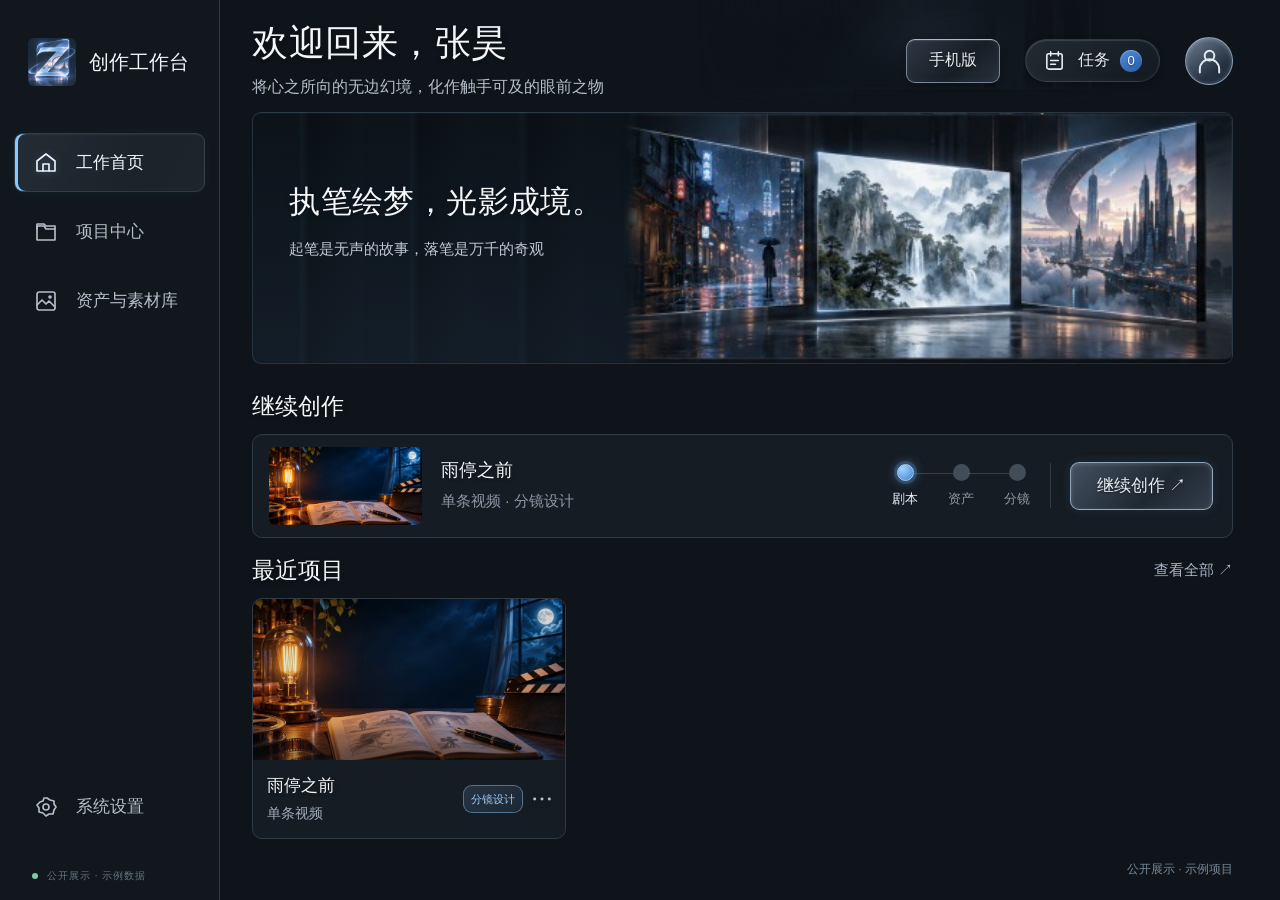
==== commit 697d72bd: "Polish read-only workbench: index.html" ====
--- a/index.html
+++ b/index.html
@@ -1 +1 @@
-<!doctype html><html lang="zh-CN"><head><meta charset="utf-8"><meta name="viewport" content="width=device-width,initial-scale=1"><meta name="color-scheme" content="dark"><title>创作工作台 · 公开展示</title><link rel="stylesheet" href="./style.css"><link rel="stylesheet" href="./theme.css"><link rel="stylesheet" href="./project-polish.css"><link rel="stylesheet" href="./asset-ui.css"><script>if(matchMedia("(max-width: 700px)").matches && !new URLSearchParams(location.search).has("desktop")) location.replace("./mobile.html"+location.hash)</script></head><body class="public-demo"><div id="app"><div class="boot"><div class="loading-card"><span class="loading-ring" aria-hidden="true"></span><h2>正在加载，请稍候。</h2><span class="skeleton"></span><span class="skeleton"></span><span class="skeleton"></span></div></div></div><div id="toast" role="status"></div><div id="dialog-root"></div><script type="module" src="./app.js"></script></body></html>
+<!doctype html><html lang="zh-CN"><head><meta charset="utf-8"><meta name="viewport" content="width=device-width,initial-scale=1"><meta name="color-scheme" content="dark"><title>创作工作台 · 公开展示</title><link rel="stylesheet" href="./style.css"><link rel="stylesheet" href="./theme.css"><link rel="stylesheet" href="./project-polish.css"><link rel="stylesheet" href="./asset-ui.css"><script>if(matchMedia("(max-width: 760px)").matches && !new URLSearchParams(location.search).has("desktop")) location.replace("./mobile.html"+location.hash)</script></head><body class="public-demo"><div id="app"><div class="boot"><div class="loading-card"><span class="loading-ring" aria-hidden="true"></span><h2>正在加载，请稍候。</h2><span class="skeleton"></span><span class="skeleton"></span><span class="skeleton"></span></div></div></div><div id="toast" role="status"></div><div id="dialog-root"></div><script type="module" src="./app.js?v=2"></script></body></html>
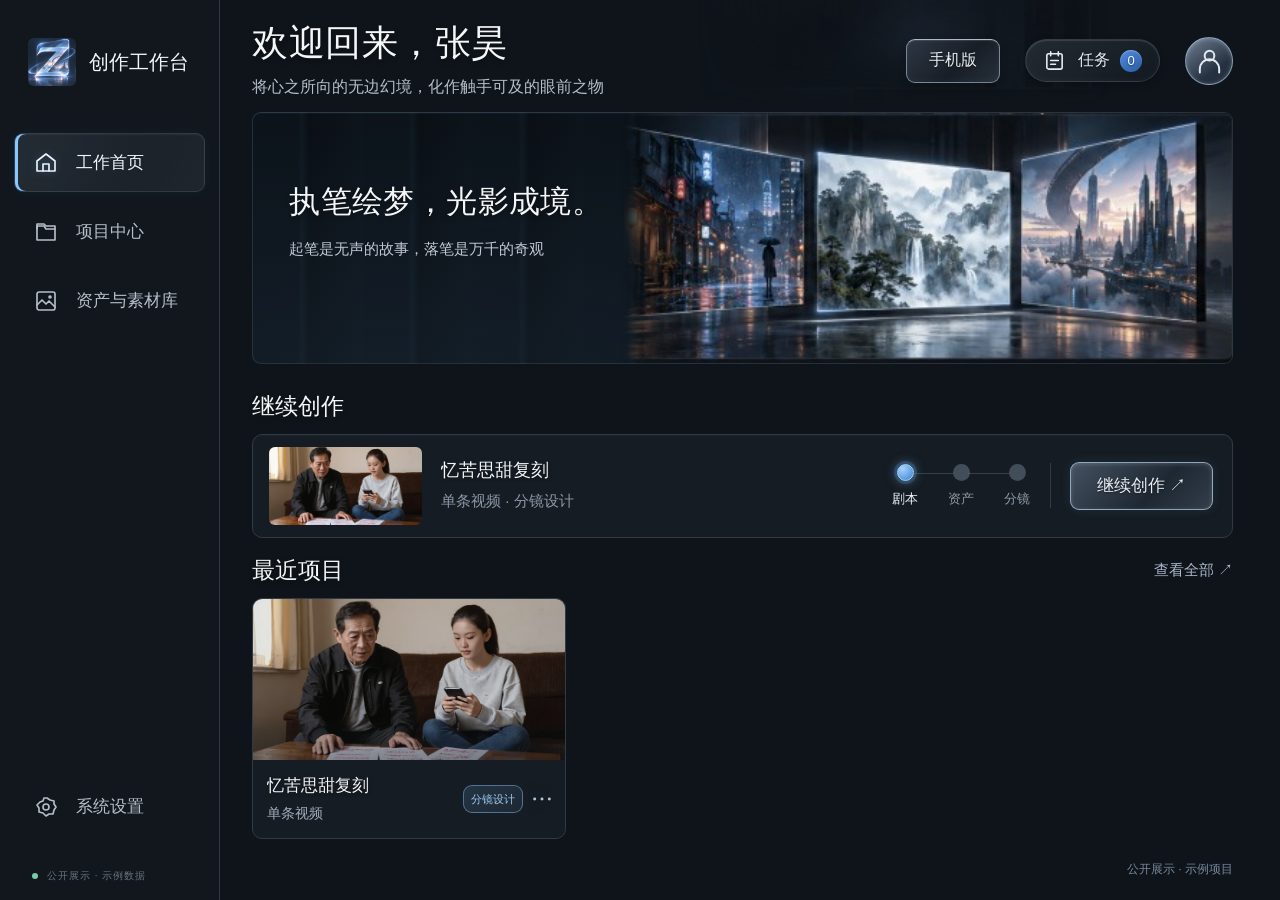
==== commit dbe2bef5: "Load updated read-only storyboard modules" ====
--- a/index.html
+++ b/index.html
@@ -1 +1 @@
-<!doctype html><html lang="zh-CN"><head><meta charset="utf-8"><meta name="viewport" content="width=device-width,initial-scale=1"><meta name="color-scheme" content="dark"><title>创作工作台 · 公开展示</title><link rel="stylesheet" href="./style.css"><link rel="stylesheet" href="./theme.css"><link rel="stylesheet" href="./project-polish.css"><link rel="stylesheet" href="./asset-ui.css"><script>if(matchMedia("(max-width: 760px)").matches && !new URLSearchParams(location.search).has("desktop")) location.replace("./mobile.html"+location.hash)</script></head><body class="public-demo"><div id="app"><div class="boot"><div class="loading-card"><span class="loading-ring" aria-hidden="true"></span><h2>正在加载，请稍候。</h2><span class="skeleton"></span><span class="skeleton"></span><span class="skeleton"></span></div></div></div><div id="toast" role="status"></div><div id="dialog-root"></div><script type="module" src="./app.js?v=2"></script></body></html>
+<!doctype html><html lang="zh-CN"><head><meta charset="utf-8"><meta name="viewport" content="width=device-width,initial-scale=1"><meta name="color-scheme" content="dark"><title>创作工作台 · 公开展示</title><link rel="stylesheet" href="./style.css"><link rel="stylesheet" href="./theme.css"><link rel="stylesheet" href="./project-polish.css"><link rel="stylesheet" href="./asset-ui.css"><script>if(matchMedia("(max-width: 760px)").matches && !new URLSearchParams(location.search).has("desktop")) location.replace("./mobile.html"+location.hash)</script><script type="importmap">{"imports":{"./storyboard-ui.js":"./storyboard-ui.js?v=3","./asset-ui.js":"./asset-ui.js?v=3","./demo-data.js?v=2":"./demo-data.js?v=3"}}</script></head><body class="public-demo"><div id="app"><div class="boot"><div class="loading-card"><span class="loading-ring" aria-hidden="true"></span><h2>正在加载，请稍候。</h2><span class="skeleton"></span><span class="skeleton"></span><span class="skeleton"></span></div></div></div><div id="toast" role="status"></div><div id="dialog-root"></div><script type="module" src="./app.js?v=3"></script></body></html>
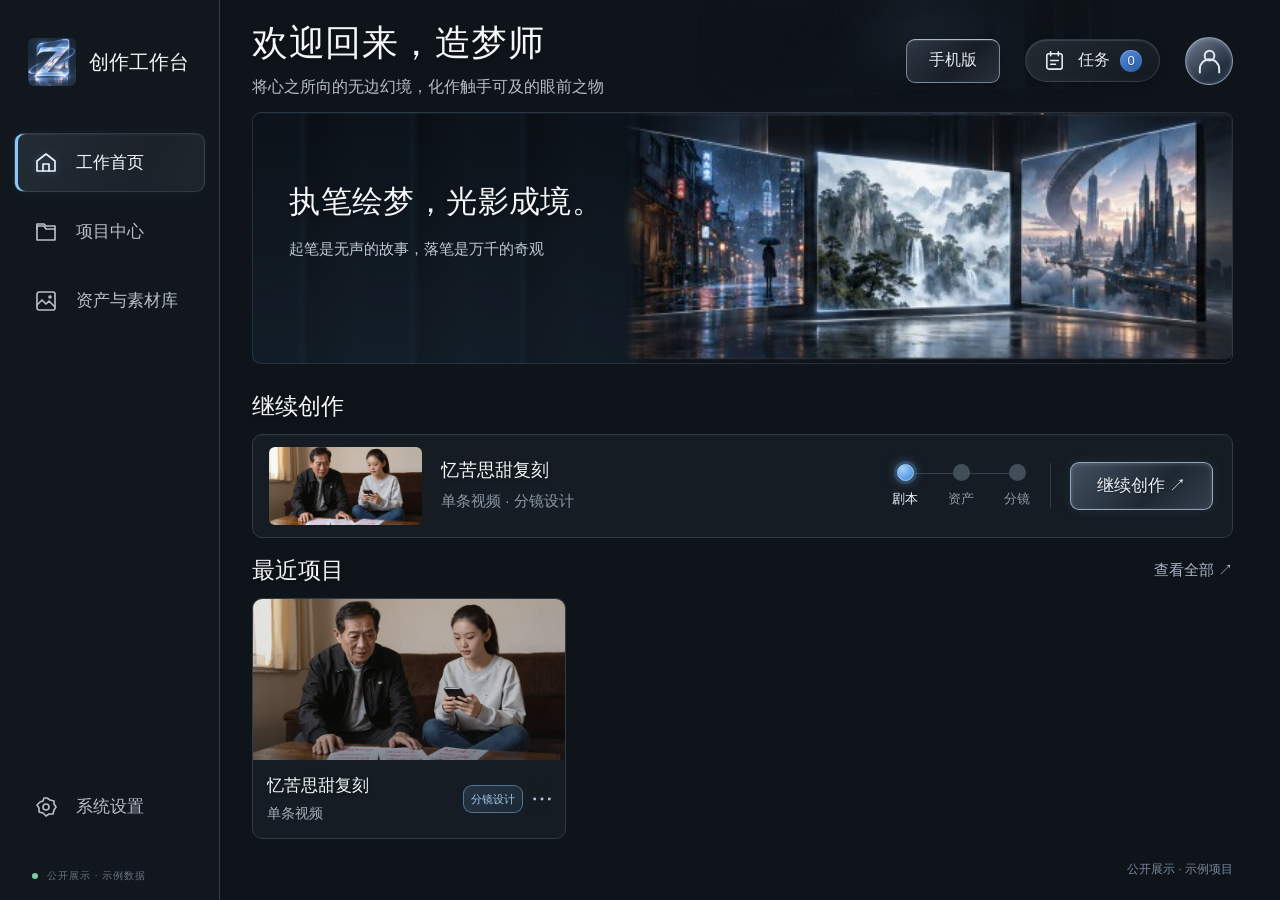
==== commit b1075132: "Load approved homepage copy" ====
--- a/index.html
+++ b/index.html
@@ -1 +1 @@
-<!doctype html><html lang="zh-CN"><head><meta charset="utf-8"><meta name="viewport" content="width=device-width,initial-scale=1"><meta name="color-scheme" content="dark"><title>创作工作台 · 公开展示</title><link rel="stylesheet" href="./style.css"><link rel="stylesheet" href="./theme.css"><link rel="stylesheet" href="./project-polish.css"><link rel="stylesheet" href="./asset-ui.css"><script>if(matchMedia("(max-width: 760px)").matches && !new URLSearchParams(location.search).has("desktop")) location.replace("./mobile.html"+location.hash)</script><script type="importmap">{"imports":{"./storyboard-ui.js":"./storyboard-ui.js?v=3","./asset-ui.js":"./asset-ui.js?v=3","./demo-data.js?v=2":"./demo-data.js?v=3"}}</script></head><body class="public-demo"><div id="app"><div class="boot"><div class="loading-card"><span class="loading-ring" aria-hidden="true"></span><h2>正在加载，请稍候。</h2><span class="skeleton"></span><span class="skeleton"></span><span class="skeleton"></span></div></div></div><div id="toast" role="status"></div><div id="dialog-root"></div><script type="module" src="./app.js?v=3"></script></body></html>
+<!doctype html><html lang="zh-CN"><head><meta charset="utf-8"><meta name="viewport" content="width=device-width,initial-scale=1"><meta name="color-scheme" content="dark"><title>创作工作台 · 公开展示</title><link rel="stylesheet" href="./style.css"><link rel="stylesheet" href="./theme.css"><link rel="stylesheet" href="./project-polish.css"><link rel="stylesheet" href="./asset-ui.css"><script>if(matchMedia("(max-width: 760px)").matches && !new URLSearchParams(location.search).has("desktop")) location.replace("./mobile.html"+location.hash)</script><script type="importmap">{"imports":{"./storyboard-ui.js":"./storyboard-ui.js?v=3","./asset-ui.js":"./asset-ui.js?v=3","./demo-data.js?v=2":"./demo-data.js?v=3"}}</script></head><body class="public-demo"><div id="app"><div class="boot"><div class="loading-card"><span class="loading-ring" aria-hidden="true"></span><h2>正在加载，请稍候。</h2><span class="skeleton"></span><span class="skeleton"></span><span class="skeleton"></span></div></div></div><div id="toast" role="status"></div><div id="dialog-root"></div><script type="module" src="./app.js?v=3"></script><script type="module" src="./home-copy.js"></script></body></html>
